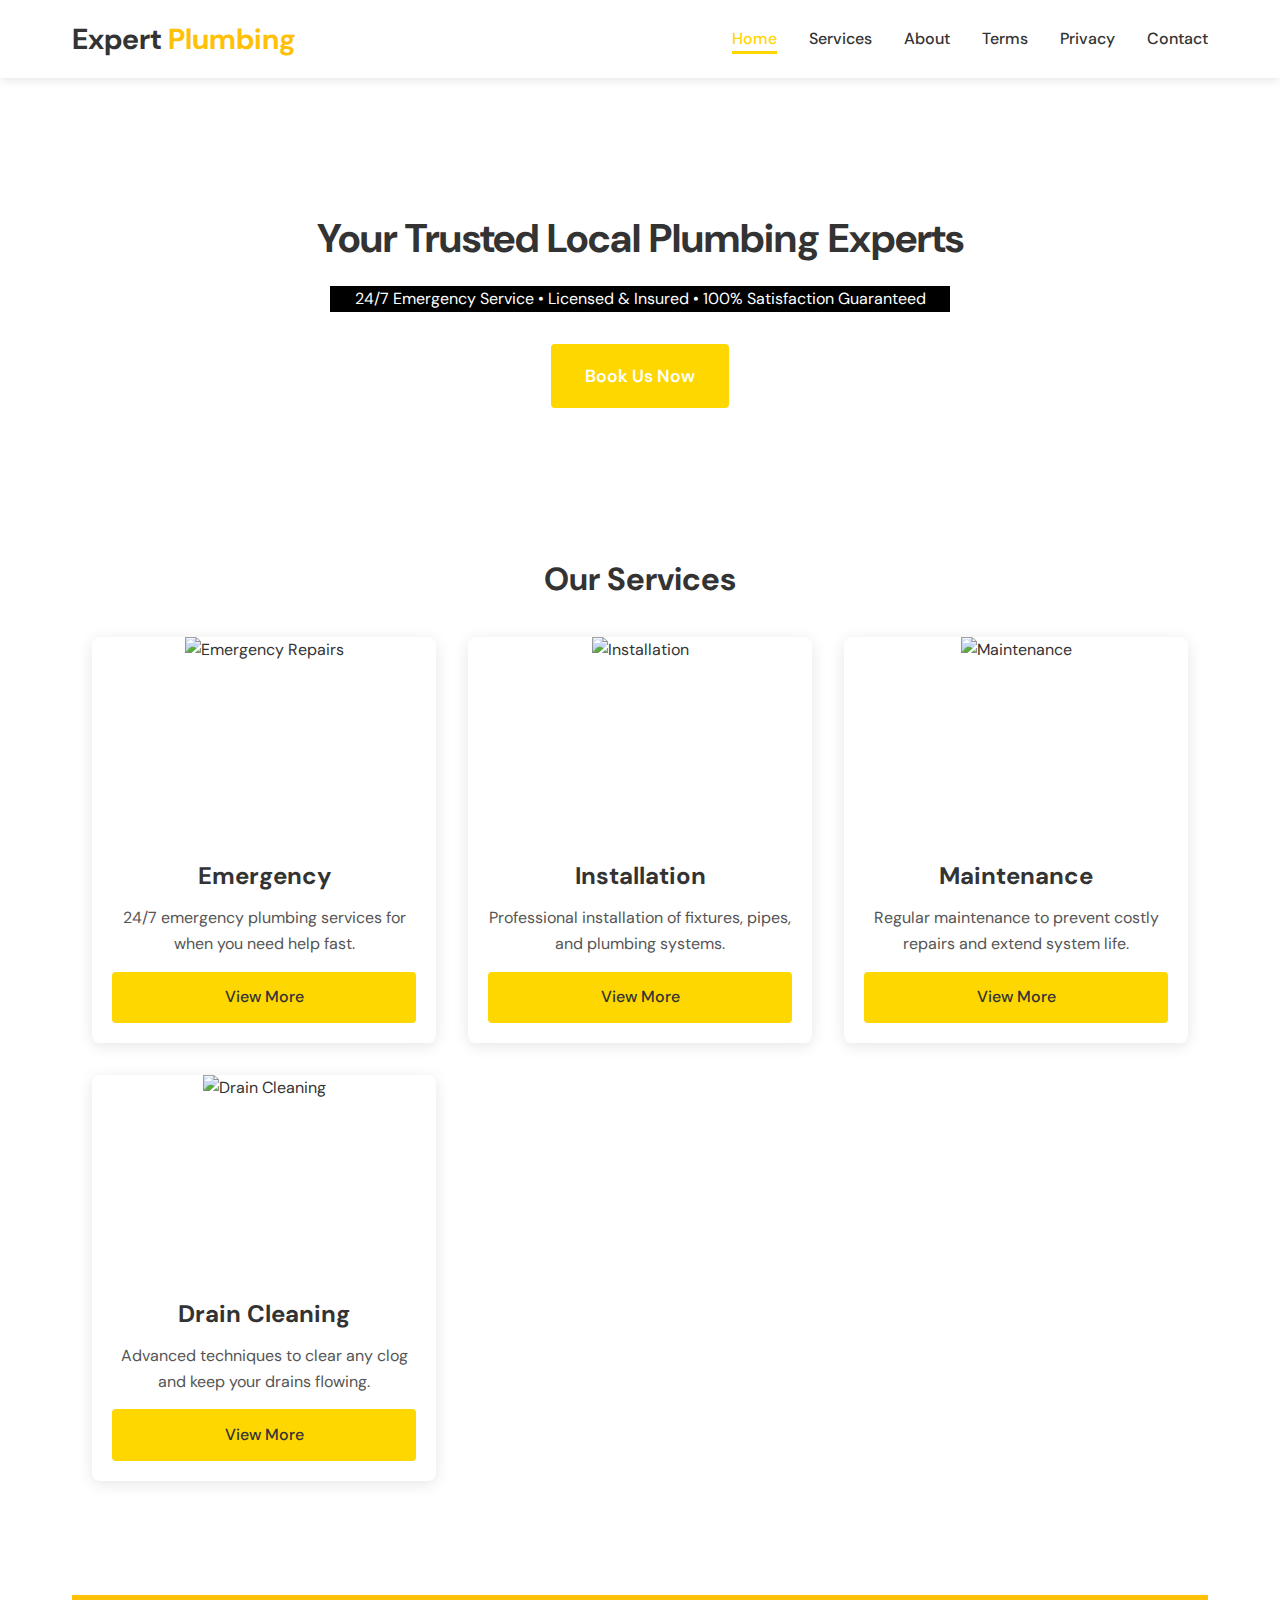
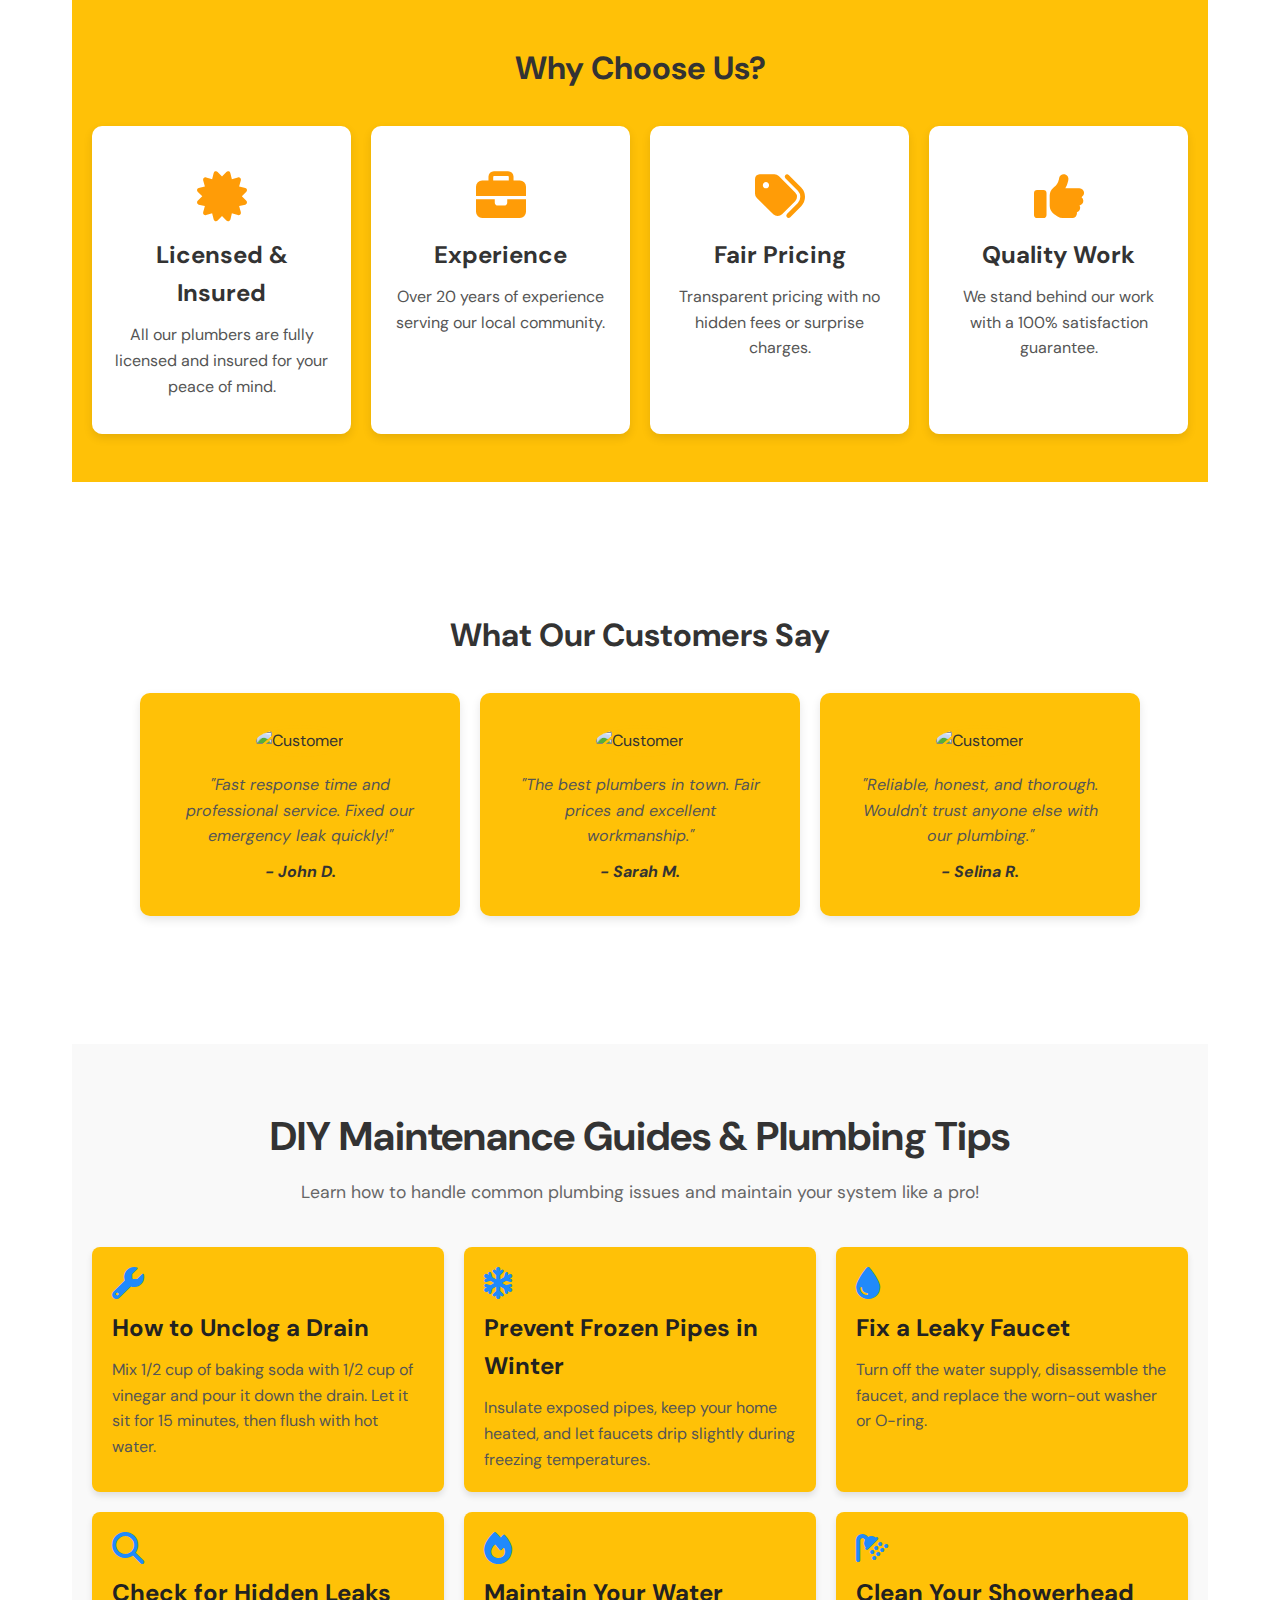
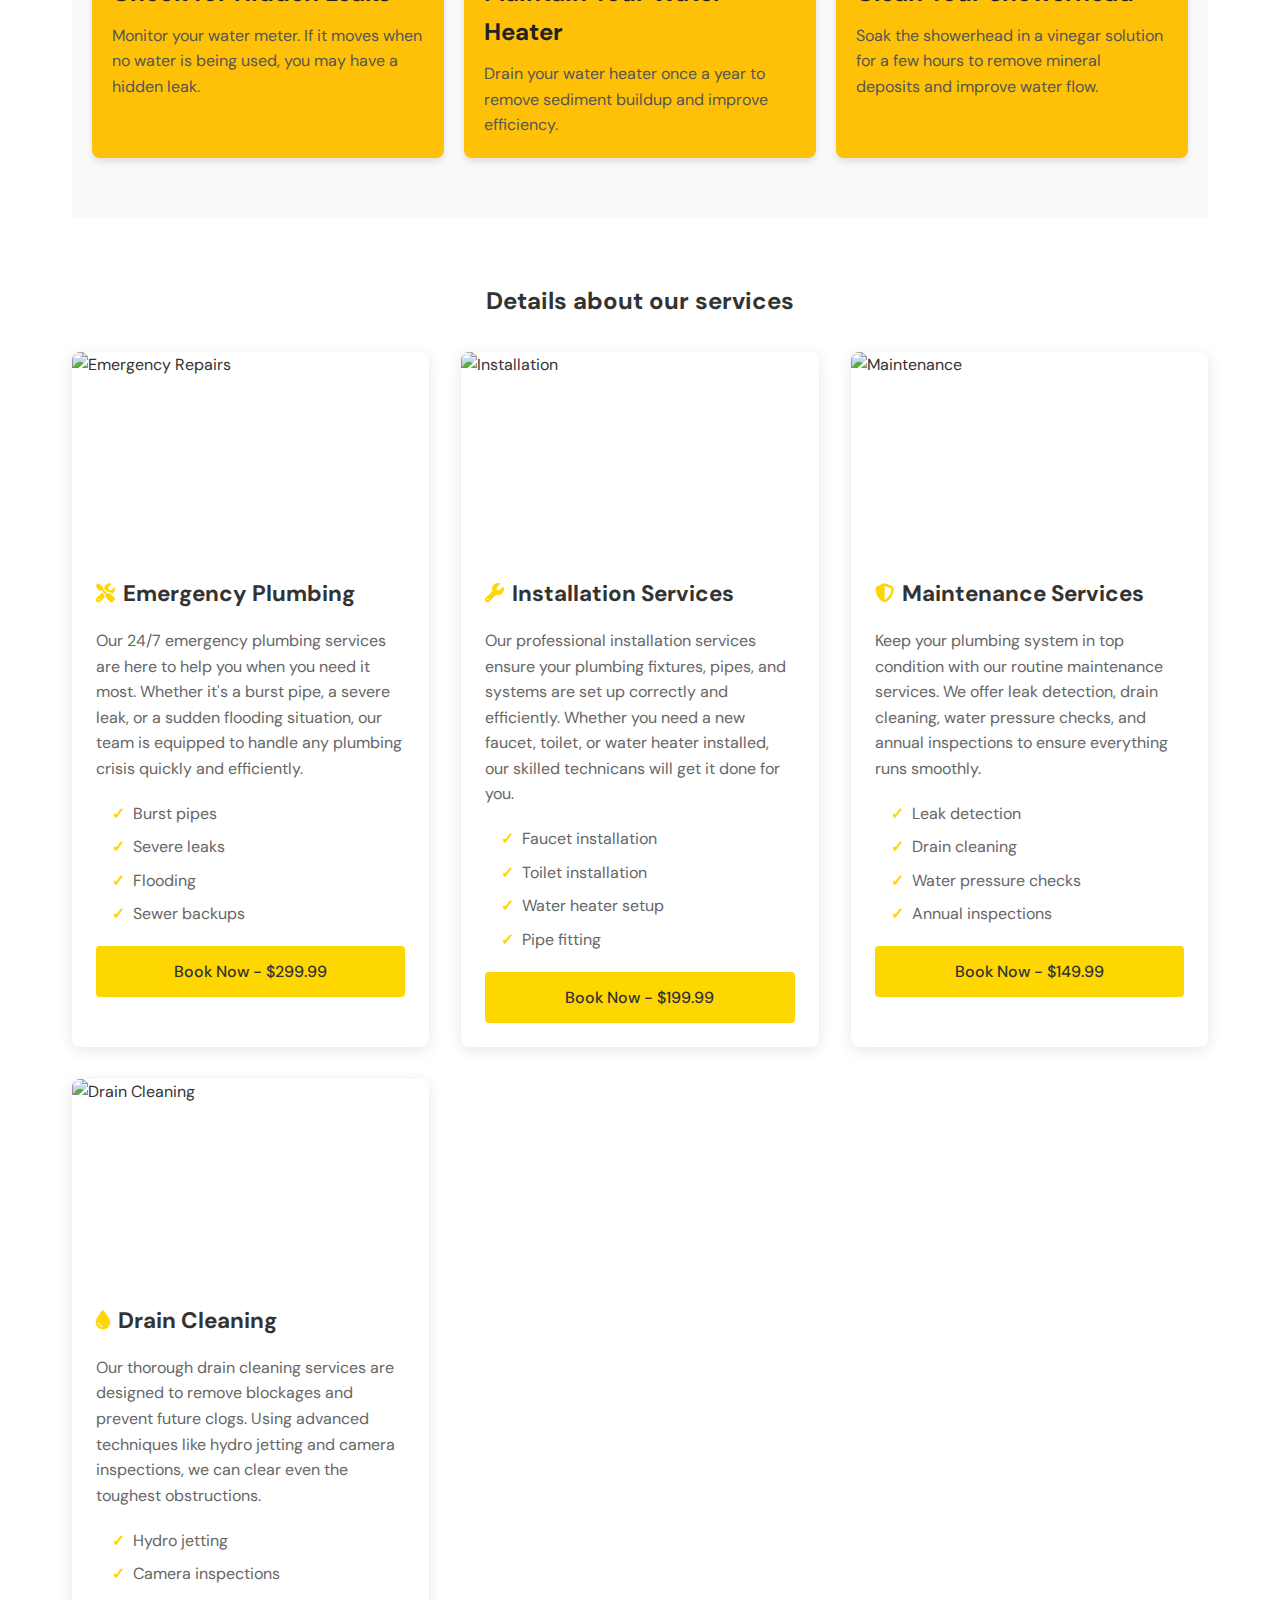
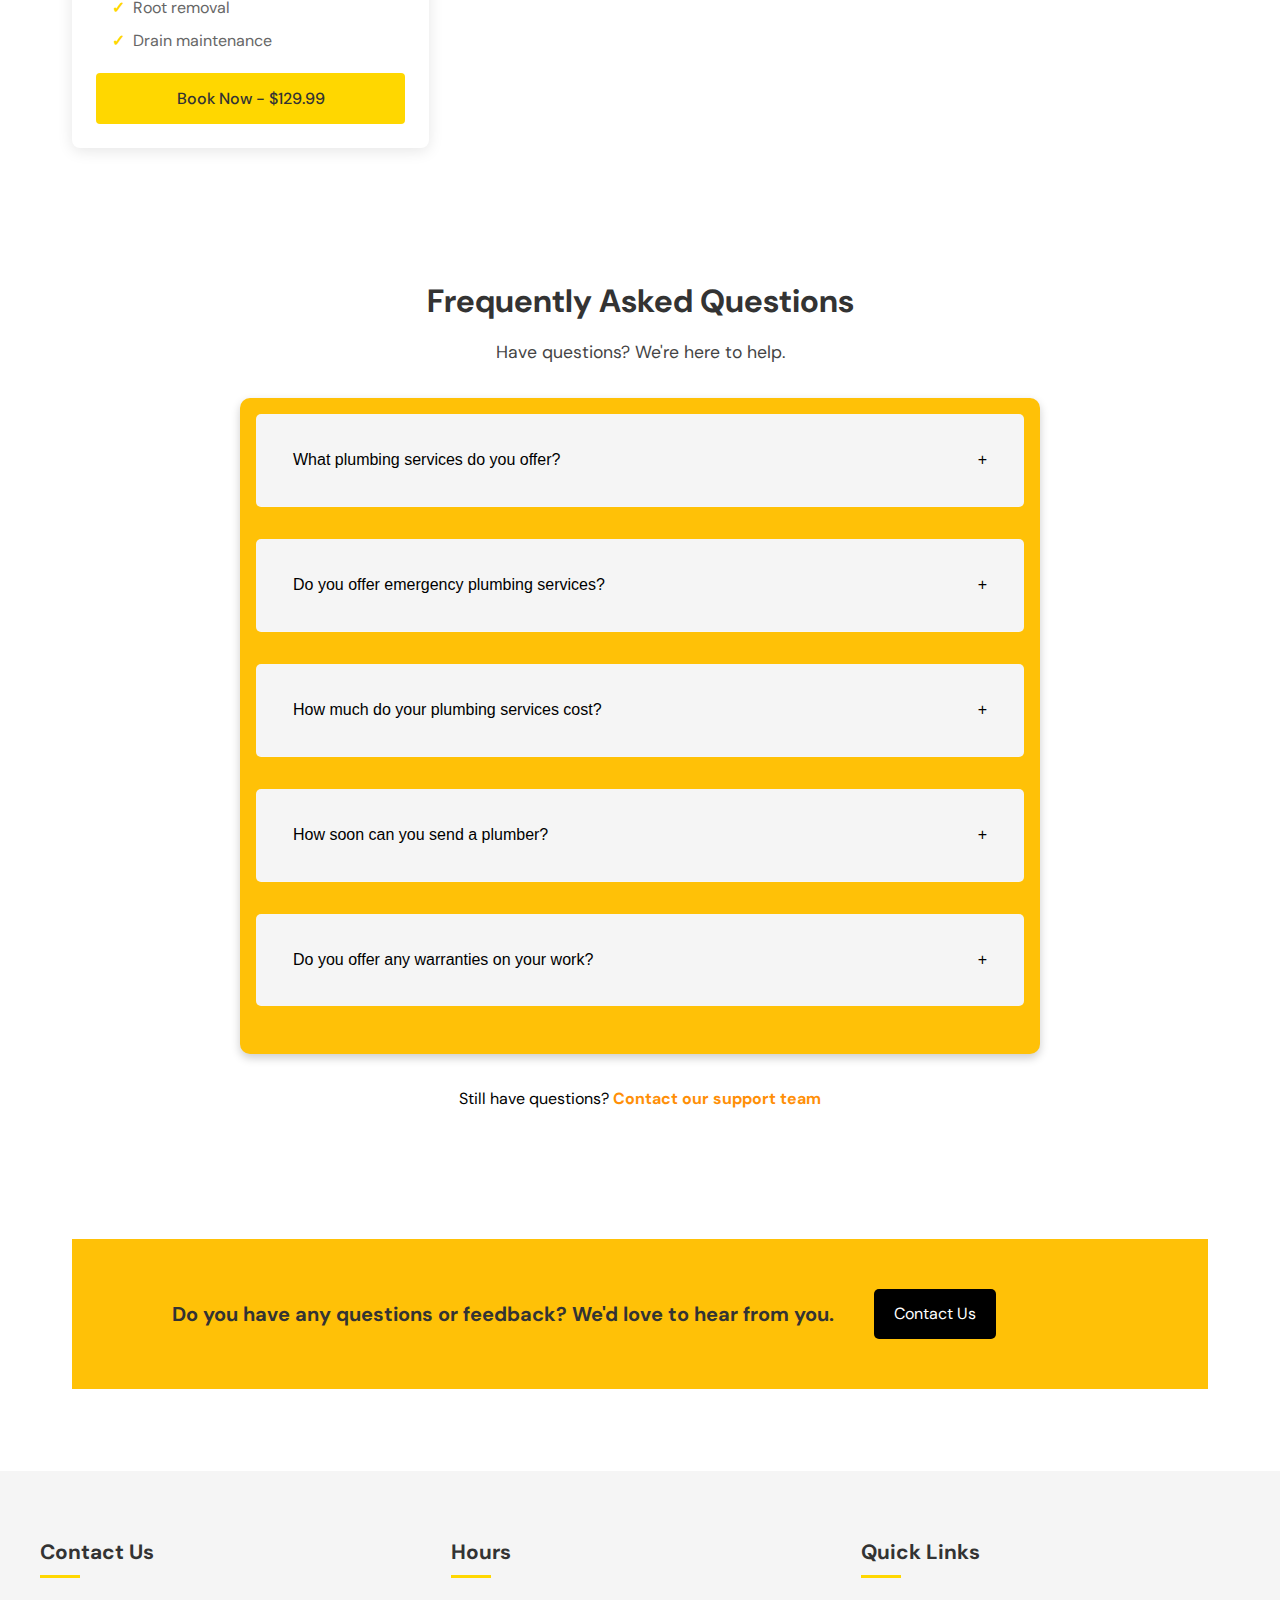
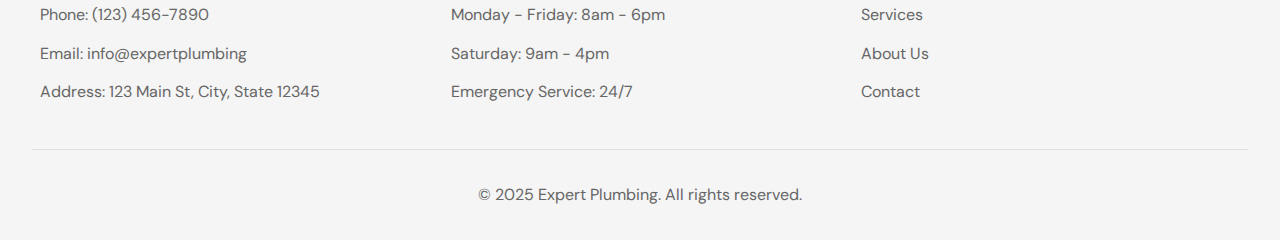
==== index.html @ ed4f21a9 "first commit" ====
<!DOCTYPE html>
<html lang="en">

<head>
    <meta charset="UTF-8">
    <meta name="viewport" content="width=device-width, initial-scale=1.0">
    <title>Expert Plumbing | Your Trusted Local Plumber</title>
    <link rel="stylesheet" href="https://cdnjs.cloudflare.com/ajax/libs/font-awesome/6.4.2/css/all.min.css">
    <link href="https://fonts.googleapis.com/css2?family=DM+Sans:wght@300;400;500;700&display=swap" rel="stylesheet">

    <link rel="stylesheet" href="style.css">
    <style>
         /* Services styles */
         .services-grid {
            display: grid;
            grid-template-columns: repeat(auto-fill, minmax(280px, 1fr));
            gap: 2rem;
            margin-top: 2rem;
        }
        
        .service-card {
            background-color: var(--white);
            border-radius: 8px;
            overflow: hidden;
            box-shadow: 0 3px 15px rgba(0, 0, 0, 0.1);
            transition: transform 0.3s, box-shadow 0.3s;
        }
        
        .service-card:hover {
            transform: translateY(-5px);
            box-shadow: 0 5px 20px rgba(0, 0, 0, 0.15);
        }
        
        .service-image {
            height: 200px;
            overflow: hidden;
        }
        
        .service-image img {
            width: 100%;
            height: 100%;
            object-fit: cover;
            transition: transform 0.5s;
        }
        
        .service-card:hover .service-image img {
            transform: scale(1.05);
        }
        
        .service-content {
            padding: 1.5rem;
        }
        
        .service-content h3 {
            font-size: 1.4rem;
            margin-bottom: 1rem;
            color: var(--text);
            display: flex;
            align-items: center;
        }
        
        .service-content h3 i {
            color: var(--primary-yellow);
            margin-right: 0.5rem;
            font-size: 1.2rem;
        }
        
        .service-content p {
            color: var(--text-light);
            margin-bottom: 1.2rem;
        }
        
        .service-features {
            margin: 1.2rem 0;
            padding-left: 1rem;
        }
        
        .service-features li {
            margin-bottom: 0.5rem;
            list-style: none;
            color: var(--text-light);
        }
        
        .service-features li::before {
            content: "✓";
            color: var(--primary-yellow);
            font-weight: bold;
            margin-right: 0.5rem;
        }
        
        .book-btn {
            display: inline-block;
            padding: 0.8rem 1.5rem;
            background-color: var(--primary-yellow);
            color: var(--text);
            font-weight: 500;
            text-decoration: none;
            border-radius: 4px;
            transition: background-color 0.3s, transform 0.3s;
            text-align: center;
            width: 100%;
        }
        
        .book-btn:hover {
            background-color: var(--primary-dark);
            transform: translateY(-2px);
        }
        
        /* CTA section */
        .cta-section {
            background-color: #FFECB3;
            text-align: center;
            padding: 4rem 0;
            margin-top: 3rem;
            position: relative;
            overflow: hidden;
        }
        
        .cta-section:before {
            content: '';
            position: absolute;
            top: 0;
            left: 0;
            right: 0;
            height: 5px;
            background-color: var(--primary-yellow);
        }
        
        .cta-section h2 {
            margin-bottom: 1rem;
        }
        
        .cta-section p {
            font-size: 1.2rem;
            margin-bottom: 2rem;
            color: var(--text);
        }
        
        .cta-button {
            display: inline-block;
            padding: 1rem 2rem;
            background-color: var(--primary-yellow);
            color: white;
            font-weight: 600;
            font-size: 1.1rem;
            text-decoration: none;
            border-radius: 4px;
            transition: background-color 0.3s, transform 0.3s;
            border: 2px solid var(--primary-yellow);
        }
        
        .cta-button:hover {
            background-color: var(--yellow-dark);
            transform: translateY(-3px);
            box-shadow: 0 5px 15px rgba(0, 0, 0, 0.1);
        }
    </style>
</head>

<body>
    <header class="main-header">
        <nav class="nav-container">
            <div class="logo">
                <a href="index.html" style="text-decoration: none;"> <!-- Add this line -->
                    <h1>Expert <span>Plumbing</span></h1>
                </a>
            </div>
            <button class="mobile-menu-btn" aria-label="Toggle Menu">
                <span></span>
                <span></span>
                <span></span>
            </button>
            <ul class="nav-links">
                <li><a href="index.html" class="active">Home</a></li>
                <li><a href="services.html">Services</a></li>
                <li><a href="about.html">About</a></li>
                <li><a href="terms.html">Terms</a></li>
                <li><a href="privacy.html">Privacy</a></li>
                <li><a href="contact.html">Contact</a></li>
            </ul>
        </nav>
    </header>

    <div class="hero">
        <div class="hero-content">
            <h1>Your Trusted Local Plumbing Experts</h1>
            <p>24/7 Emergency Service • Licensed & Insured • 100% Satisfaction Guaranteed</p>
            <a href="contact.html" class="cta-button">Book Us Now</a>
        </div>
    </div>

    <main>
        <section class="services-overview">
            <h2>Our Services</h2>
            <div class="services-grid">
                <div class="service-card">
                    <div class="service-image">
                        <img src="https://img.freepik.com/free-photo/man-fixing-kitchen-sink_53876-13430.jpg?t=st=1740489573~exp=1740493173~hmac=863546961255804bacee35ead456db479b7c02d5cf75cee0598176b39258caa3&w=1380"
                            alt="Emergency Repairs">
                    </div>
                    <div class="service-info">
                        <h3>Emergency</h3>
                        <p>24/7 emergency plumbing services for when you need help fast.</p>
                        <a href="services.html" class="book-btn">View More</a>
                    </div>
                </div>
                <div class="service-card">
                    <div class="service-image">
                        <img src="https://img.freepik.com/free-photo/plumber-assembling-pipe_1098-17772.jpg?t=st=1740489751~exp=1740493351~hmac=a723dfea5208fd685282836722909ebf7a00a792f7462fc82e8d72eb8d93d885&w=1480"
                            alt="Installation">
                    </div>
                    <div class="service-info">
                        <h3>Installation</h3>
                        <p>Professional installation of fixtures, pipes, and plumbing systems.</p>
                        <a href="services.html" class="book-btn">View More</a>
                    </div>
                </div>
                <div class="service-card">
                    <div class="service-image">
                        <img src="https://img.freepik.com/free-photo/water-tap-prevention-concentrated-man-leaning-water-faucet-touching-spout-pipe_259150-58276.jpg?t=st=1740489807~exp=1740493407~hmac=d5a366dc47d601a8a18b9c172fd2b65713d1853e0e5c50ebb76618811dc1dc70&w=1480"
                            alt="Maintenance">
                    </div>
                    <div class="service-info">
                        <h3>Maintenance</h3>
                        <p>Regular maintenance to prevent costly repairs and extend system life.</p>
                        <a href="services.html" class="book-btn">View More</a>
                    </div>
                </div>
                <div class="service-card">
                    <div class="service-image">
                        <img src="https://5.imimg.com/data5/SELLER/Default/2025/6/427363317/DX/CK/AR/120859410/drain-cleaning-services.jpg"
                            alt="Drain Cleaning">
                    </div>
                    <div class="service-info">
                        <h3>Drain Cleaning</h3>
                        <p>Advanced techniques to clear any clog and keep your drains flowing.</p>
                        <a href="services.html" class="book-btn">View More</a>
                    </div>
                </div>
            </div>
        </section>


        <section class="why-choose-us">
            <h2>Why Choose Us?</h2>
            <div class="features-grid">
                <div class="feature-card">
                    <div class="feature-icon">
                        <i class="fa-solid fa-certificate"></i>
                    </div>
                    <div class="feature-info">
                        <h3>Licensed & Insured</h3>
                        <p>All our plumbers are fully licensed and insured for your peace of mind.</p>
                    </div>
                </div>
                <div class="feature-card">
                    <div class="feature-icon">
                        <i class="fa-solid fa-briefcase"></i>
                    </div>
                    <div class="feature-info">
                        <h3>Experience</h3>
                        <p>Over 20 years of experience serving our local community.</p>
                    </div>
                </div>
                <div class="feature-card">
                    <div class="feature-icon">
                        <i class="fa-solid fa-tags"></i>
                    </div>
                    <div class="feature-info">
                        <h3>Fair Pricing</h3>
                        <p>Transparent pricing with no hidden fees or surprise charges.</p>
                    </div>
                </div>
                <div class="feature-card">
                    <div class="feature-icon">
                        <i class="fa-solid fa-thumbs-up"></i>
                    </div>
                    <div class="feature-info">
                        <h3>Quality Work</h3>
                        <p>We stand behind our work with a 100% satisfaction guarantee.</p>
                    </div>
                </div>
            </div>
        </section>




        <section class="testimonials">
            <h2>What Our Customers Say</h2>
            <div class="testimonials-grid">
                <div class="testimonial-card">
                    <div class="testimonial-img">
                        <img src="http://www.marketingtool.online/en/face-generator/img/faces/avatar-118a879f926fec15daf00114cc1543f7.jpg"
                            alt="Customer">
                    </div>
                    <div class="testimonial-content">
                        <p>"Fast response time and professional service. Fixed our emergency leak quickly!"</p>
                        <cite>- John D.</cite>
                    </div>
                </div>
                <div class="testimonial-card">
                    <div class="testimonial-img">
                        <img src="http://www.marketingtool.online/en/face-generator/img/faces/avatar-113f8616c3c47d620238a73d5dce41e8.jpg"
                            alt="Customer">
                    </div>
                    <div class="testimonial-content">
                        <p>"The best plumbers in town. Fair prices and excellent workmanship."</p>
                        <cite>- Sarah M.</cite>
                    </div>
                </div>
                <div class="testimonial-card">
                    <div class="testimonial-img">
                        <img src="http://www.marketingtool.online/en/face-generator/img/faces/tjg5unsfvj4a1.jpg"
                            alt="Customer">
                    </div>
                    <div class="testimonial-content">
                        <p>"Reliable, honest, and thorough. Wouldn't trust anyone else with our plumbing."</p>
                        <cite>- Selina R.</cite>
                    </div>
                </div>
            </div>
        </section>

        <section class="diy-tips-section">
            <div class="container">
                <h2>DIY Maintenance Guides & Plumbing Tips</h2>
                <p class="subtitle">Learn how to handle common plumbing issues and maintain your system like a pro!</p>

                <div class="tips-grid">
                    <!-- Tip 1 -->
                    <div class="tip-card">
                        <i class="fas fa-wrench icon"></i>
                        <h3>How to Unclog a Drain</h3>
                        <p>Mix 1/2 cup of baking soda with 1/2 cup of vinegar and pour it down the drain. Let it sit for
                            15 minutes, then flush with hot water.</p>
                    </div>

                    <!-- Tip 2 -->
                    <div class="tip-card">
                        <i class="fas fa-snowflake icon"></i>
                        <h3>Prevent Frozen Pipes in Winter</h3>
                        <p>Insulate exposed pipes, keep your home heated, and let faucets drip slightly during freezing
                            temperatures.</p>
                    </div>

                    <!-- Tip 3 -->
                    <div class="tip-card">
                        <i class="fas fa-tint icon"></i>
                        <h3>Fix a Leaky Faucet</h3>
                        <p>Turn off the water supply, disassemble the faucet, and replace the worn-out washer or O-ring.
                        </p>
                    </div>

                    <!-- Tip 4 -->
                    <div class="tip-card">
                        <i class="fas fa-search icon"></i>
                        <h3>Check for Hidden Leaks</h3>
                        <p>Monitor your water meter. If it moves when no water is being used, you may have a hidden
                            leak.</p>
                    </div>

                    <!-- Tip 5 -->
                    <div class="tip-card">
                        <i class="fas fa-fire icon"></i>
                        <h3>Maintain Your Water Heater</h3>
                        <p>Drain your water heater once a year to remove sediment buildup and improve efficiency.</p>
                    </div>

                    <!-- Tip 6 -->
                    <div class="tip-card">
                        <i class="fas fa-shower icon"></i>
                        <h3>Clean Your Showerhead</h3>
                        <p>Soak the showerhead in a vinegar solution for a few hours to remove mineral deposits and
                            improve water flow.</p>
                    </div>
                </div>
            </div>
        </section>

        <section>
            <div class="container">
                <h2>Details about our services</h2>
                <div class="services-grid">
                    <div class="service-card">
                        <div class="service-image">
                            <img src="https://img.freepik.com/free-photo/man-fixing-kitchen-sink_53876-13430.jpg?t=st=1740489573~exp=1740493173~hmac=863546961255804bacee35ead456db479b7c02d5cf75cee0598176b39258caa3&w=1380"
                            alt="Emergency Repairs">
                        </div>
                        <div class="service-content">
                            <h3><i class="fas fa-tools"></i> Emergency Plumbing</h3>
                            <p>
                                Our 24/7 emergency plumbing services are here to help you when you need it most. 
                                Whether it's a burst pipe, a severe leak, or a sudden flooding situation, our team 
                                is equipped to handle any plumbing crisis quickly and efficiently.
                            </p>
                            <ul class="service-features">
                                <li>Burst pipes</li>
                                <li>Severe leaks</li>
                                <li>Flooding</li>
                                <li>Sewer backups</li>
                            </ul>
                            <a href="checkout.html" class="book-btn">Book Now - $299.99</a>
                        </div>
                    </div>
            
                    <div class="service-card">
                        <div class="service-image">
                            <img src="https://img.freepik.com/free-photo/plumber-assembling-pipe_1098-17772.jpg?t=st=1740489751~exp=1740493351~hmac=a723dfea5208fd685282836722909ebf7a00a792f7462fc82e8d72eb8d93d885&w=1480"
                            alt="Installation">
                        </div>
                        <div class="service-content">
                            <h3><i class="fas fa-wrench"></i> Installation Services</h3>
                            <p>
                                Our professional installation services ensure your plumbing fixtures, pipes, and systems are set up correctly and efficiently. 
                                Whether you need a new faucet, toilet, or water heater installed, our skilled technicans will get it done for you.
                            </p>
                            <ul class="service-features">
                                <li>Faucet installation</li>
                                <li>Toilet installation</li>
                                <li>Water heater setup</li>
                                <li>Pipe fitting</li>
                            </ul>
                            <a href="checkout.html" class="book-btn">Book Now - $199.99</a>
                        </div>
                    </div>
            
                    <div class="service-card">
                        <div class="service-image">
                            <img src="https://img.freepik.com/free-photo/water-tap-prevention-concentrated-man-leaning-water-faucet-touching-spout-pipe_259150-58276.jpg?t=st=1740489807~exp=1740493407~hmac=d5a366dc47d601a8a18b9c172fd2b65713d1853e0e5c50ebb76618811dc1dc70&w=1480"
                            alt="Maintenance">
                        </div>
                        <div class="service-content">
                            <h3><i class="fas fa-shield-alt"></i> Maintenance Services</h3>
                            <p>
                                Keep your plumbing system in top condition with our routine maintenance services. We offer leak detection, drain cleaning, 
                                water pressure checks, and annual inspections to ensure everything runs smoothly.
                            </p>
                            <ul class="service-features">
                                <li>Leak detection</li>
                                <li>Drain cleaning</li>
                                <li>Water pressure checks</li>
                                <li>Annual inspections</li>
                            </ul>
                            <a href="checkout.html" class="book-btn">Book Now - $149.99</a>
                        </div>
                    </div>
            
                    <div class="service-card">
                        <div class="service-image">
                            <img src="https://5.imimg.com/data5/SELLER/Default/2025/6/427363317/DX/CK/AR/120859410/drain-cleaning-services.jpg"
                            alt="Drain Cleaning">
                        </div>
                        <div class="service-content">
                            <h3><i class="fas fa-tint"></i> Drain Cleaning</h3>
                            <p>
                                Our thorough drain cleaning services are designed to remove blockages and prevent future clogs. Using advanced techniques 
                                like hydro jetting and camera inspections, we can clear even the toughest obstructions.
                            </p>
                            <ul class="service-features">
                                <li>Hydro jetting</li>
                                <li>Camera inspections</li>
                                <li>Root removal</li>
                                <li>Drain maintenance</li>
                            </ul>
                            <a href="checkout.html" class="book-btn">Book Now - $129.99</a>
                        </div>
                    </div>
                </div>
            </div>
        </section>

        <section class="faq">
            <h2>Frequently Asked Questions</h2>
            <p class="faq-subtext">Have questions? We're here to help.</p>
            <div class="faq-container">
                <div class="faq-item">
                    <button class="faq-question">What plumbing services do you offer?
                        <span class="faq-icon">+</span>
                    </button>
                    <div class="faq-answer">
                        <p>We provide a range of services, including leak repairs, pipe installations, drain cleaning,
                            water heater services, and emergency plumbing solutions.</p>
                    </div>
                </div>
                <div class="faq-item">
                    <button class="faq-question">Do you offer emergency plumbing services?
                        <span class="faq-icon">+</span>
                    </button>
                    <div class="faq-answer">
                        <p>Yes! We offer 24/7 emergency plumbing services for urgent issues like burst pipes, severe
                            leaks, and clogged drains.</p>
                    </div>
                </div>
                <div class="faq-item">
                    <button class="faq-question">How much do your plumbing services cost?
                        <span class="faq-icon">+</span>
                    </button>
                    <div class="faq-answer">
                        <p>Pricing varies based on the type of service needed. Contact us for a free estimate or to
                            schedule an inspection.</p>
                    </div>
                </div>
                <div class="faq-item">
                    <button class="faq-question">How soon can you send a plumber?
                        <span class="faq-icon">+</span>
                    </button>
                    <div class="faq-answer">
                        <p>For emergency services, we can dispatch a plumber immediately. For regular services,
                            appointments are usually available within 24-48 hours.</p>
                    </div>
                </div>
                <div class="faq-item">
                    <button class="faq-question">Do you offer any warranties on your work?
                        <span class="faq-icon">+</span>
                    </button>
                    <div class="faq-answer">
                        <p>Yes, we offer warranties on our plumbing repairs and installations. Warranty terms depend on
                            the type of service provided.</p>
                    </div>
                </div>
            </div>
            <p class="faq-footer">Still have questions? <a href="#">Contact our support team</a></p>
        </section>

        <div class="contact-section-home">
            <div class="contact-inner-container">
                <div class="contact-text">Do you have any questions or feedback? We'd love to hear from you.</div>
                <a href="contact.html" class="contact-btn">Contact Us</a>
            </div>

        </div>

    </main>

    <footer>
        <div class="footer-content">
            <div class="footer-section">
                <h3>Contact Us</h3>
                <p>Phone: (123) 456-7890</p>
                <p>Email: info@expertplumbing</p>
                <p>Address: 123 Main St, City, State 12345</p>
            </div>
            <div class="footer-section">
                <h3>Hours</h3>
                <p>Monday - Friday: 8am - 6pm</p>
                <p>Saturday: 9am - 4pm</p>
                <p>Emergency Service: 24/7</p>
            </div>
            <div class="footer-section">
                <h3>Quick Links</h3>
                <ul>
                    <li><a href="services.html">Services</a></li>
                    <li><a href="about.html">About Us</a></li>
                    <li><a href="contact.html">Contact</a></li>
                </ul>
            </div>
        </div>
        <div class="footer-bottom">
            <p>&copy; 2025 Expert Plumbing. All rights reserved.</p>
        </div>
    </footer>
    <script>
        document.querySelectorAll(".faq-question").forEach(button => {
            button.addEventListener("click", () => {
                const faqItem = button.parentElement;
                faqItem.classList.toggle("active");

                // Close other open FAQs
                document.querySelectorAll(".faq-item").forEach(item => {
                    if (item !== faqItem) {
                        item.classList.remove("active");
                    }
                });
            });
        });

    </script>
    <script src="main.js"></script>
</body>

</html>
---- style.css ----
:root {
    --primary-yellow: #FFD700;
    --secondary-yellow: #FFC107;
    --dark-yellow: #FFA000;
    --text-dark: #333333;
    --text-light: #666666;
    --white: #FFFFFF;
    --gray-light: #F5F5F5;
    --gray-medium: #E0E0E0;
}

* {
    margin: 0;
    padding: 0;
    box-sizing: border-box;
}

body {
    font-family: 'DM Sans', sans-serif;
    background-color: var(--white);
    line-height: 1.6;
    color: var(--text-dark);
}
/* Header Styles */
.main-header {
    background-color: var(--white);
    box-shadow: 0 2px 10px rgba(0, 0, 0, 0.1);
    width: 100%;
    z-index: 1000;
}

.nav-container {
    display: flex;
    justify-content: space-between;
    align-items: center;
    padding: 1rem 2rem;
    max-width: 1200px;
    margin: 0 auto;
}

.logo h1 {
    color: var(--text-dark);
    font-size: 1.8rem;
    font-weight: 700;
}

.logo span {
    color: var(--secondary-yellow);
}

.nav-links {
    display: flex;
    list-style: none;
}

.nav-links li {
    margin-left: 2rem;
}

.nav-links a {
    text-decoration: none;
    color: var(--text-dark);
    font-weight: 500;
    transition: all 0.3s ease;
    position: relative;
    padding-bottom: 5px;
}

.nav-links a:hover, .nav-links a.active {
    color: var(--primary-yellow);
}

.nav-links a.active::after, .nav-links a:hover::after {
    content: '';
    position: absolute;
    width: 100%;
    height: 3px;
    background-color: var(--primary-yellow);
    bottom: 0;
    left: 0;
}

.mobile-menu-btn {
    display: none;
    background: transparent;
    border: none;
    cursor: pointer;
}

.mobile-menu-btn span {
    display: block;
    width: 25px;
    height: 3px;
    background-color: var(--text-dark);
    margin: 5px 0;
    transition: all 0.3s ease;
}

/* Hero Section */
.hero {
    background-image: url('https://img.freepik.com/free-vector/plumbers-repair-broken-plumbing-sink-toilet-bowl-heating-pipes-handymen-service-call-masters-male-characters-with-wrench-plunger-tools-fixing-home-appliances-cartoon-vector-illustration_107791-9719.jpg?t=st=1740488911~exp=1740492511~hmac=6c0095acf4707d1a557c664473e22cc16456d6aaf31051af267a8967222062af&w=1380');
    padding: 8rem 2rem 4rem;
    text-align: center;
}

.hero-content {
    max-width: 800px;
    margin: 0 auto;
    color: var(--white);
    
}

.hero h1 {
    font-size: 2.5rem;
    margin-bottom: 1rem;
    color: var(--text-dark);
    background-color:rgb(255, 255, 255);
}

.hero p {
    background-color: black;
    margin-left: 90px;
    margin-right: 90px;
}

.cta-button {
    display: inline-block;
    background-color: var(--dark-yellow);
    color: var(--white);
    padding: 1rem 2rem;
    border-radius: 5px;
    text-decoration: none;
    font-weight: bold;
    margin-top: 2rem;
    transition: background-color 0.3s;
    
}

.cta-button:hover {
    background-color: var(--secondary-yellow);
}

/* Main Content Sections */
main {
    max-width: 1200px;
    margin: 0 auto;
    padding: 2rem;
}

section {
    margin-bottom: 4rem;
}

h2 {
    text-align: center;
    margin-bottom: 2rem;
    color: var(--text-dark);
}

/* Services Section */
.services-overview {
    text-align: center;
    padding: 50px 20px;
    background-color: white;
}

.services-overview h2 {
    font-size: 2rem;
    color: #333;
    margin-bottom: 30px;
}

/* Grid Layout */
.services-grid {
    display: grid;
    grid-template-columns: repeat(4, 1fr); 
    gap: 15px;
    max-width: 1300px;
    margin: auto;
}

/* Service Card */
.service-card {
    background-color: #FFC107;
    border-radius: 10px;
    overflow: hidden;
    box-shadow: 0px 4px 10px rgba(0, 0, 0, 0.1);
    transition: transform 0.3s ease-in-out;
}

.service-card:hover {
    transform: translateY(-5px);
}

/* Image Section */
.service-image {
    width: 100%;
    height: 250px;
    overflow: hidden;
}

.service-image img {
    width: 100%;
    height: 100%;
    object-fit: cover;
}

/* Info Section */
.service-info {
    padding: 20px;
    text-align: center;
}

.service-info h3 {
    font-size: 1.5rem;
    color: #333;
    margin-bottom: 10px;
}

.service-info p {
    font-size: 1rem;
    color: #555;
    margin-bottom: 15px;
}

/* Service details section */

/* Book Now Button */
.book-btn {
    display: inline-block;
    padding: 10px 20px;
    background-color: #333;
    color: white;
    text-decoration: none;
    font-size: 1rem;
    border-radius: 5px;
    transition: 0.3s;
}

.book-btn:hover {
    background-color: #222;
}

/* Mobile Responsive */
@media (max-width: 768px) {
    .services-grid {
        grid-template-columns: 1fr;
    }
}

.detailed-services {
    padding: 40px;
    background-color: #f9f9f9;
}

.detailed-services h2 {
    text-align: center;
    font-size: 2rem;
    margin-bottom: 20px;
}

.detailed-services-list {
    display: flex;
    flex-direction: column;
    gap: 30px;
    align-items: center;
}

.detailed-service-item {
    display: flex;
    flex-direction: column;
    align-items: center;
    background-color: white;
    border-radius: 12px;
    box-shadow: 0 4px 8px rgba(0, 0, 0, 0.1);
    padding: 20px;
    width: 100%;
    max-width: 700px;
    text-align: center;
    transition: transform 0.3s ease-in-out;
}

.detailed-service-item:hover {
    transform: translateY(-5px);
}

.detailed-service-image img {
    width: 100%;
    height: 200px;
    object-fit: cover;
    border-radius: 8px;
}

.detailed-service-content h3 {
    margin: 10px 0;
    font-size: 1.5rem;
    display: flex;
    align-items: center;
    justify-content: center;
    gap: 10px;
}

.detailed-service-content ul {
    list-style: none;
    padding: 0;
    text-align: center;
}

.detailed-service-content li {
    margin: 5px 0;
}

.detailed-book-btn {
    background-color: #ff9800;
    color: white;
    padding: 10px 15px;
    border: none;
    border-radius: 5px;
    cursor: pointer;
    font-size: 1rem;
    margin-top: 10px;
    display: inline-block;
    text-decoration: none;
    transition: background 0.3s ease-in-out;
}

.detailed-book-btn:hover {
    background-color: #e68900;
}


/* Why Choose Us Section */
.why-choose-us {
    background-color: #FFC107;
    padding: 3rem 0;
    text-align: center;
}

.why-choose-us h2 {
    color: #333;
    font-size: 2rem;
    margin-bottom: 2rem;
}

/* Features Grid */
.features-grid {
    display: grid;
    grid-template-columns: repeat(4, 1fr);
    gap: 20px;
    max-width: 1100px;
    margin-left: 20px;
    margin-right: 20px;
}

/* Feature Card */
.feature-card {
    background-color: white;
    border-radius: 10px;
    overflow: hidden;
    box-shadow: 0px 4px 10px rgba(0, 0, 0, 0.1);
    transition: transform 0.3s ease-in-out;
    display: flex;
    flex-direction: column;
    align-items: center;
    text-align: center;
    padding: 20px;
}

/* Icon Styling */
.feature-icon i {
    font-size: 50px;
    color:rgb(255, 156, 7);
    margin-bottom: 15px;
    margin-top: 25px;
}

/* Feature Info */
.feature-info h3 {
    font-size: 1.5rem;
    color: #333;
    margin-bottom: 10px;
}

.feature-info p {
    font-size: 1rem;
    color: #555;
    margin-bottom: 15px;
}

/* Responsive Adjustments */
@media (max-width: 1024px) {
    .features-grid {
        grid-template-columns: repeat(2, 1fr); /* 2 cards per row on medium screens */
    }
}

@media (max-width: 600px) {
    .features-grid {
        grid-template-columns: 1fr; /* 1 card per row on small screens */
    }
}


/* Testimonials */
/* Testimonials Section */
.testimonials {
    padding: 4rem 0;
    text-align: center;
}

.testimonials h2 {
    color: #333;
    font-size: 2rem;
    margin-bottom: 2rem;
}

/* Testimonials Grid */
.testimonials-grid {
    display: grid;
    grid-template-columns: repeat(auto-fit, minmax(300px, 1fr));
    gap: 20px;
    max-width: 1000px;
    margin: auto;
}

/* Testimonial Card */
.testimonial-card {
    background-color: #FFC107;
    padding: 2rem;
    border-radius: 10px;
    box-shadow: 0px 4px 10px rgba(0, 0, 0, 0.1);
    text-align: center;
    transition: transform 0.3s ease-in-out;
    display: flex;
    flex-direction: column;
    align-items: center;
}

.testimonial-card:hover {
    transform: translateY(-5px);
}

/* Profile Image */
.testimonial-img img {
    width: 80px;
    height: 80px;
    border-radius: 50%;
    margin-bottom: 15px;
    border: 3px solid #FFC107;
}

/* Testimonial Content */
.testimonial-content p {
    font-size: 1rem;
    color: #555;
    margin-bottom: 10px;
    font-style: italic;
}

.testimonial-content cite {
    display: block;
    font-size: 1rem;
    color: #333;
    font-weight: bold;
}

/* Responsive Adjustments */
@media (max-width: 768px) {
    .testimonials-grid {
        grid-template-columns: 1fr; /* Single column layout for small screens */
    }
}

/*tips section*/
/* General Section Styling */
.diy-tips-section {
    padding: 60px 20px;
    background-color: #f9f9f9;
    text-align: center;
  }
  
  .diy-tips-section .container {
    max-width: 1200px;
    margin: 0 auto;
  }
  
  .diy-tips-section h2 {
    font-size: 2.5rem;
    color: #333;
    margin-bottom: 10px;
  }
  
  .diy-tips-section .subtitle {
    font-size: 1.1rem;
    color: #666;
    margin-bottom: 40px;
  }
  
  /* Tips Grid Layout */
  .tips-grid {
    display: grid;
    grid-template-columns: repeat(auto-fit, minmax(300px, 1fr));
    gap: 20px;
  }
  
  /* Tip Card Styling */
  .tip-card {
    background: var(--secondary-yellow);
    padding: 20px;
    border-radius: 8px;
    box-shadow: 0 4px 6px rgba(0, 0, 0, 0.1);
    text-align: left;
    transition: transform 0.3s ease, box-shadow 0.3s ease;
  }
  
  .tip-card:hover {
    transform: translateY(-5px);
    box-shadow: 0 6px 12px rgba(0, 0, 0, 0.15);
  }
  
  .tip-card h3 {
    font-size: 1.5rem;
    color: #222;
    margin-bottom: 10px;
  }
.tip-card .icon {
    font-size: 2rem;
    color:rgb(32, 138, 251); /* Blue color for icons */
    margin-bottom: 10px;
    display: block;
  }
  
  .tip-card p {
    font-size: 1rem;
    color: #555;
    line-height: 1.6;
  }

/* FAQ Section */
.faq {
    padding: 4rem 0;
    text-align: center;
}


.faq h2 {
    font-size: 2rem;
    font-weight: bold;
    color: #333;
    margin-bottom: 10px;
}

.faq-subtext {
    font-size: 1.1rem;
    color: #444;
    margin-bottom: 2rem;
}

/* FAQ Container */
.faq-container {
    max-width: 600px;
    margin: auto;
    background: var(--secondary-yellow);
    padding: 1rem;
    border-radius: 10px;
    box-shadow: 0px 4px 10px rgba(0, 0, 0, 0.2);
}

/* FAQ Items */
.faq-item {
    border-bottom: 1px solid rgba(255, 255, 255, 0.2);
}

.faq-item:last-child {
    border-bottom: none;
}

/* FAQ Question Buttons */
.faq-question {
    width: 100%;
    background: none;
    border: none;
    padding: 5px;
    font-size: 1rem;
    color: black;
    text-align: left;
    cursor: pointer;
    transition: 0.3s;
    display: flex;
    justify-content: space-between;
    align-items: center;
}

.faq-question:hover {
    color:rgb(255, 131, 7);
}

/* FAQ Answer (Hidden by Default) */
.faq-answer {
    max-height: 0;
    overflow: hidden;
    transition: max-height 0.3s ease-out;
    background: #F5F5F5;
    color: black;
    padding: 0 15px;
    font-size: 0.9rem;
    text-align: left;
}

.faq-answer p {
    margin: 15px 0;
}

/* Open FAQ Styling */
.faq-item.active .faq-answer {
    max-height: 100px; /* Adjust as needed */
    padding: 15px;
}

.faq-item.active .faq-icon {
    transform: rotate(45deg);
}

/* FAQ Footer */
.faq-footer {
    margin-top: 2rem;
    color: black;
}

.faq-footer a {
    color:rgb(255, 143, 7);
    text-decoration: none;
    font-weight: bold;
}

.faq-footer a:hover {
    text-decoration: underline;
}


/*contact section*/
/* contact us Section */
.contact-section-home {
    display: flex;
    background: var(--secondary-yellow);
    margin-bottom: 50px;
}
.contact-inner-container {
    display: flex;
    justify-content: space-between;
    align-items: center;
    padding-top: 50px;
    padding-bottom: 50px;
    border-radius: 10px;
    margin-left: 100px;
    margin-right: 100px;
    gap: 40px;
}
.contact-text {
    font-size: 20px;
    font-weight: bold;
    color: #333;
    text-align: end;
}
.contact-inner-container a {
    color: white;
}
.contact-btn {
    background: black;
    padding: 12px 20px;
    font-size: 16px;
    border: none;
    border-radius: 5px;
    cursor: pointer;
    text-decoration: none;
    transition: 0.3s;
}
.contact-btn:hover {
    background: #82081b;
}




/* About Page Styles */
.about-hero {
    background-color: var(--primary-yellow);
    padding: 4rem 2rem;
    text-align: center;
    margin-bottom: 4rem;
}

.about-hero-content h1 {
    font-size: 2.5rem;
    margin-bottom: 1rem;
}

.about-section {
    margin-bottom: 3rem;
}

.about-section h2 {
    color: var(--text-dark);
    margin-bottom: 1.5rem;
}

.values-grid {
    display: grid;
    grid-template-columns: repeat(auto-fit, minmax(250px, 1fr));
    gap: 2rem;
    margin-top: 2rem;
}

.value-item {
    background-color: var(--gray-light);
    padding: 2rem;
    border-radius: 5px;
    text-align: center;
    transition: transform 0.3s ease;
}

.value-item:hover {
    transform: translateY(-5px);
}

.value-item h3 {
    color: var(--text-dark);
    margin-bottom: 1rem;
}

/* FAQ Page Styles */
.faq-section {
    padding: 2rem 0;
}

.faq-container {
    max-width: 800px;
    margin: 0 auto;
}

.faq-item {
    margin-bottom: 2rem;
    padding: 2rem;
    background-color: var(--gray-light);
    border-radius: 5px;
    transition: transform 0.3s ease;
}

.faq-item:hover {
    transform: translateY(-2px);
}

.faq-item h2 {
    font-size: 1.25rem;
    margin-bottom: 1rem;
    text-align: left;
}

.faq-item p {
    color: var(--text-light);
}

/* Contact Page Styles */
.contact-section {
    padding: 2rem 0;
}

.contact-container {
    display: grid;
    grid-template-columns: repeat(auto-fit, minmax(300px, 1fr));
    gap: 4rem;
    margin-bottom: 4rem;
}

.contact-info h2,
.contact-form h2 {
    text-align: left;
    margin-bottom: 2rem;
}

.contact-details {
    display: grid;
    gap: 2rem;
}

.contact-item h3 {
    color: var(--text-dark);
    margin-bottom: 0.5rem;
}

.contact-item a {
    color: var(--text-dark);
    text-decoration: none;
    transition: color 0.3s;
}

.contact-item a:hover {
    color: var(--dark-yellow);
}

.form {
    display: grid;
    gap: 1.5rem;
}

.form-group {
    display: grid;
    gap: 0.5rem;
}

.form-group label {
    font-weight: 500;
}

.form-group input,
.form-group select,
.form-group textarea {
    padding: 0.75rem;
    border: 1px solid var(--gray-medium);
    border-radius: 5px;
    font-family: inherit;
    transition: border-color 0.3s;
}

.form-group input:focus,
.form-group select:focus,
.form-group textarea:focus {
    outline: none;
    border-color: var(--dark-yellow);
}

.submit-button {
    background-color: var(--dark-yellow);
    color: var(--white);
    padding: 1rem;
    border: none;
    border-radius: 5px;
    font-weight: bold;
    cursor: pointer;
    transition: background-color 0.3s;
}

.submit-button:hover {
    background-color: var(--secondary-yellow);
}

/* Map Section */
.map-section {
    margin-bottom: 4rem;
}

.map-container {
    border-radius: 5px;
    overflow: hidden;
}

/* CTA Section */
.cta-section {
    background-color: var(--gray-light);
    padding: 4rem 2rem;
    text-align: center;
    border-radius: 5px;
    margin: 4rem 0;
}

        /* Footer Styles */
        footer {
            background-color: var(--gray-light);
            padding: 4rem 2rem 2rem;
        }

        .footer-content {
            display: grid;
            grid-template-columns: repeat(auto-fit, minmax(250px, 1fr));
            gap: 2rem;
            max-width: 1200px;
            margin: 0 auto;
        }

        .footer-section h3 {
            color: var(--text-dark);
            margin-bottom: 1.5rem;
            font-size: 1.3rem;
            position: relative;
            padding-bottom: 10px;
        }

        .footer-section h3::after {
            content: '';
            position: absolute;
            width: 40px;
            height: 3px;
            background-color: var(--primary-yellow);
            bottom: 0;
            left: 0;
        }

        .footer-section p {
            color: var(--text-light);
            margin-bottom: 0.8rem;
        }

        .footer-section ul {
            list-style: none;
        }

        .footer-section ul li {
            margin-bottom: 0.8rem;
        }

        .footer-section ul li a {
            color: var(--text-light);
            text-decoration: none;
            transition: all 0.3s ease;
        }

        .footer-section ul li a:hover {
            color: var(--primary-yellow);
            padding-left: 5px;
        }

        .footer-bottom {
            text-align: center;
            padding-top: 2rem;
            margin-top: 2rem;
            border-top: 1px solid var(--gray-medium);
        }

        .footer-bottom p {
            color: var(--text-light);
        }
/* Checkout Page Styles */
.checkout-section {
    padding: 2rem 0;
}

.checkout-container {
    display: grid;
    grid-template-columns: 1fr;
    gap: 2rem;
    max-width: 1200px;
    margin: 0 auto;
}

.order-summary {
    background-color: var(--gray-light);
    padding: 2rem;
    border-radius: 5px;
    position: sticky;
    top: 100px;
}

.selected-services {
    margin: 1.5rem 0;
}

.service-item {
    display: flex;
    justify-content: space-between;
    padding: 1rem 0;
    border-bottom: 1px solid var(--gray-medium);
}

.total-amount {
    margin-top: 2rem;
    padding-top: 1rem;
    border-top: 2px solid var(--gray-medium);
}

.total-amount h3 {
    margin-bottom: 0.5rem;
}

.total-amount p {
    font-size: 1.5rem;
    font-weight: bold;
    color: var(--dark-yellow);
}

.checkbox-group {
    display: flex;
    align-items: center;
    gap: 0.5rem;
}

.checkbox-group input[type="checkbox"] {
    width: 20px;
    height: 20px;
    cursor: pointer;
}

/* Thank You Page Styles */
.thankyou-section {
    padding: 2rem 2rem;
    text-align: center;
}

.thankyou-content {
    max-width: 800px;
    margin: 0 auto;
    background-color: var(--white);
    padding: 3rem;
    border-radius: 10px;
    box-shadow: 0 2px 10px rgba(0, 0, 0, 0.1);
}

.thankyou-content h1 {
    color: var(--dark-yellow);
    margin-bottom: 2rem;
}

.order-confirmation {
    margin-bottom: 3rem;
}

.order-confirmation p {
    font-size: 1.2rem;
    margin-bottom: 1rem;
}

.order-details {
    background-color: var(--gray-light);
    padding: 2rem;
    border-radius: 5px;
    margin: 2rem 0;
    text-align: left;
}

.next-steps {
    margin: 3rem 0;
    text-align: left;
}

.next-steps h2 {
    margin-bottom: 1.5rem;
}

.next-steps ol {
    padding-left: 1.5rem;
}

.next-steps li {
    margin-bottom: 1rem;
}

.contact-info {
    padding-left: 20px; 
    padding-top: 10px;
    border-radius: 10px;
    padding-bottom: 10px;
}

.contact-info h2 {
    margin-bottom: 1.5rem;
}

.contact-info a {
    color: var(--dark-yellow);
    text-decoration: none;
}

.contact-info a:hover {
    text-decoration: underline;
}

.home-button {
    display: inline-block;
    background-color: var(--dark-yellow);
    color: var(--white);
    padding: 1rem 2rem;
    border-radius: 5px;
    text-decoration: none;
    font-weight: bold;
    transition: background-color 0.3s;
}

.home-button:hover {
    background-color: var(--secondary-yellow);
}

/* Responsive Design */
@media (max-width: 768px) {
    .nav-links {
        position: fixed;
        top: 70px;
        left: -100%;
        width: 100%;
        height: calc(100vh - 70px);
        background-color: var(--white);
        flex-direction: column;
        align-items: center;
        padding-top: 2rem;
        transition: all 0.3s ease;
    }

    
    .nav-links.active {
        left: 0;
    }

    .nav-links li {
        margin: 1.5rem 0;
    }

    .mobile-menu-btn {
        display: block;
    }

    .hero h1 {
        font-size: 2rem;
    }

    .contact-container {
        gap: 2rem;
    }

    main {
        padding: 1rem;
    }

    .service-card,
    .value-item,
    .testimonial {
        padding: 1.5rem;
    }

    .checkout-container {
        grid-template-columns: 1fr;
    }

    .order-summary {
        position: static;
        margin-bottom: 2rem;
    }

    .thankyou-content {
        padding: 2rem 1rem;
    }
}

/* Utility Classes */
.text-center {
    text-align: center;
}

.mb-2 {
    margin-bottom: 2rem;
}

.checkout-container {
    font-family: 'Arial', sans-serif;
    max-width: 800px;
    color: red;
    margin: 40px auto;
    margin-top: 100px;
    padding: 30px;
    background-color: white;
    border-radius: 8px;
    box-shadow: 0 4px 12px rgba(0, 0, 0, 0.1);
    box-sizing: border-box;
  }
  
  .checkout-form-wrapper {
    width: 100%;
  }
  
  .checkout-container h2 {
    color: #333;
    margin-bottom: 30px;
    text-align: center;
    font-size: 28px;
  }
  
  /* Form Styles */
  .form-group {
    margin-bottom: 20px;
    width: 100%;
    box-sizing: border-box;
  }
  
  .form-row {
    display: flex;
    gap: 20px;
    margin-bottom: 20px;
    flex-wrap: wrap;
  }
  
  .form-row .form-group {
    margin-bottom: 0;
  }
  
  label {
    display: block;
    margin-bottom: 8px;
    font-weight: 600;
    color: #333;
  }
  
  input[type="text"],
  input[type="email"],
  input[type="tel"],
  select {
    width: 100%;
    padding: 12px 15px;
    border: 1px solid #ddd;
    border-radius: 4px;
    font-size: 16px;
    transition: border-color 0.3s;
    box-sizing: border-box;
  }
  
  input[type="text"]:focus,
  input[type="email"]:focus,
  input[type="tel"]:focus,
  select:focus {
    border-color: #FFC107;
    outline: none;
    box-shadow: 0 0 0 2px rgba(255, 193, 7, 0.2);
  }
  
  /* Select Dropdown Styling */
  select {
    appearance: none;
    background-image: url("data:image/svg+xml;charset=UTF-8,%3csvg xmlns='http://www.w3.org/2000/svg' viewBox='0 0 24 24' fill='none' stroke='%23333' stroke-width='2' stroke-linecap='round' stroke-linejoin='round'%3e%3cpolyline points='6 9 12 15 18 9'%3e%3c/polyline%3e%3c/svg%3e");
    background-repeat: no-repeat;
    background-position: right 15px center;
    background-size: 15px;
  }
  
  /* Checkbox Styling */
  .checkbox-group {
    display: flex;
    align-items: center;
    gap: 10px;
  }
  
  .checkbox-group label {
    margin-bottom: 0;
    cursor: pointer;
  }
  
  input[type="checkbox"] {
    width: 18px;
    height: 18px;
    accent-color: #FFC107;
    cursor: pointer;
  }
  
  /* Button Styling */
  .btn-checkout {
    background-color: #FFC107;
    color: #333;
    border: none;
    padding: 14px 25px;
    font-size: 16px;
    font-weight: 600;
    border-radius: 4px;
    cursor: pointer;
    width: 100%;
    transition: background-color 0.3s, transform 0.2s;
  }
  
  .btn-checkout:hover {
    background-color: #ffb300;
    transform: translateY(-2px);
  }
  
  .btn-checkout:active {
    transform: translateY(0);
  }
  
  /* Responsive Adjustments */
  @media (max-width: 768px) {
    .checkout-container {
      padding: 15px;
      margin: 15px auto;
      margin-top: 100px;
      width: 95%;
      max-width: 95%;
    }
    
    .form-row {
      flex-direction: column;
      gap: 15px;
    }
    
    .form-row .form-group {
      width: 100%;
      margin-bottom: 15px;
    }
    
    input[type="text"],
    input[type="email"],
    input[type="tel"],
    select,
    .btn-checkout {
      font-size: 15px;
      padding: 10px 12px;
      width: 100%;
      max-width: 100%;
    }
    
    .checkout-container h2 {
      font-size: 24px;
    }
  }
  
  @media (max-width: 480px) {
    .checkout-container {
      padding: 10px;
      margin: 10px auto;
      margin-top: 100px;
    }
    
    .form-group {
      margin-bottom: 15px;
    }
    
    label {
      margin-bottom: 5px;
      font-size: 14px;
    }
    
    input[type="text"],
    input[type="email"],
    input[type="tel"],
    select {
      padding: 8px 10px;
      font-size: 14px;
    }
    
    .btn-checkout {
      padding: 10px 20px;
      font-size: 15px;
    }
  }
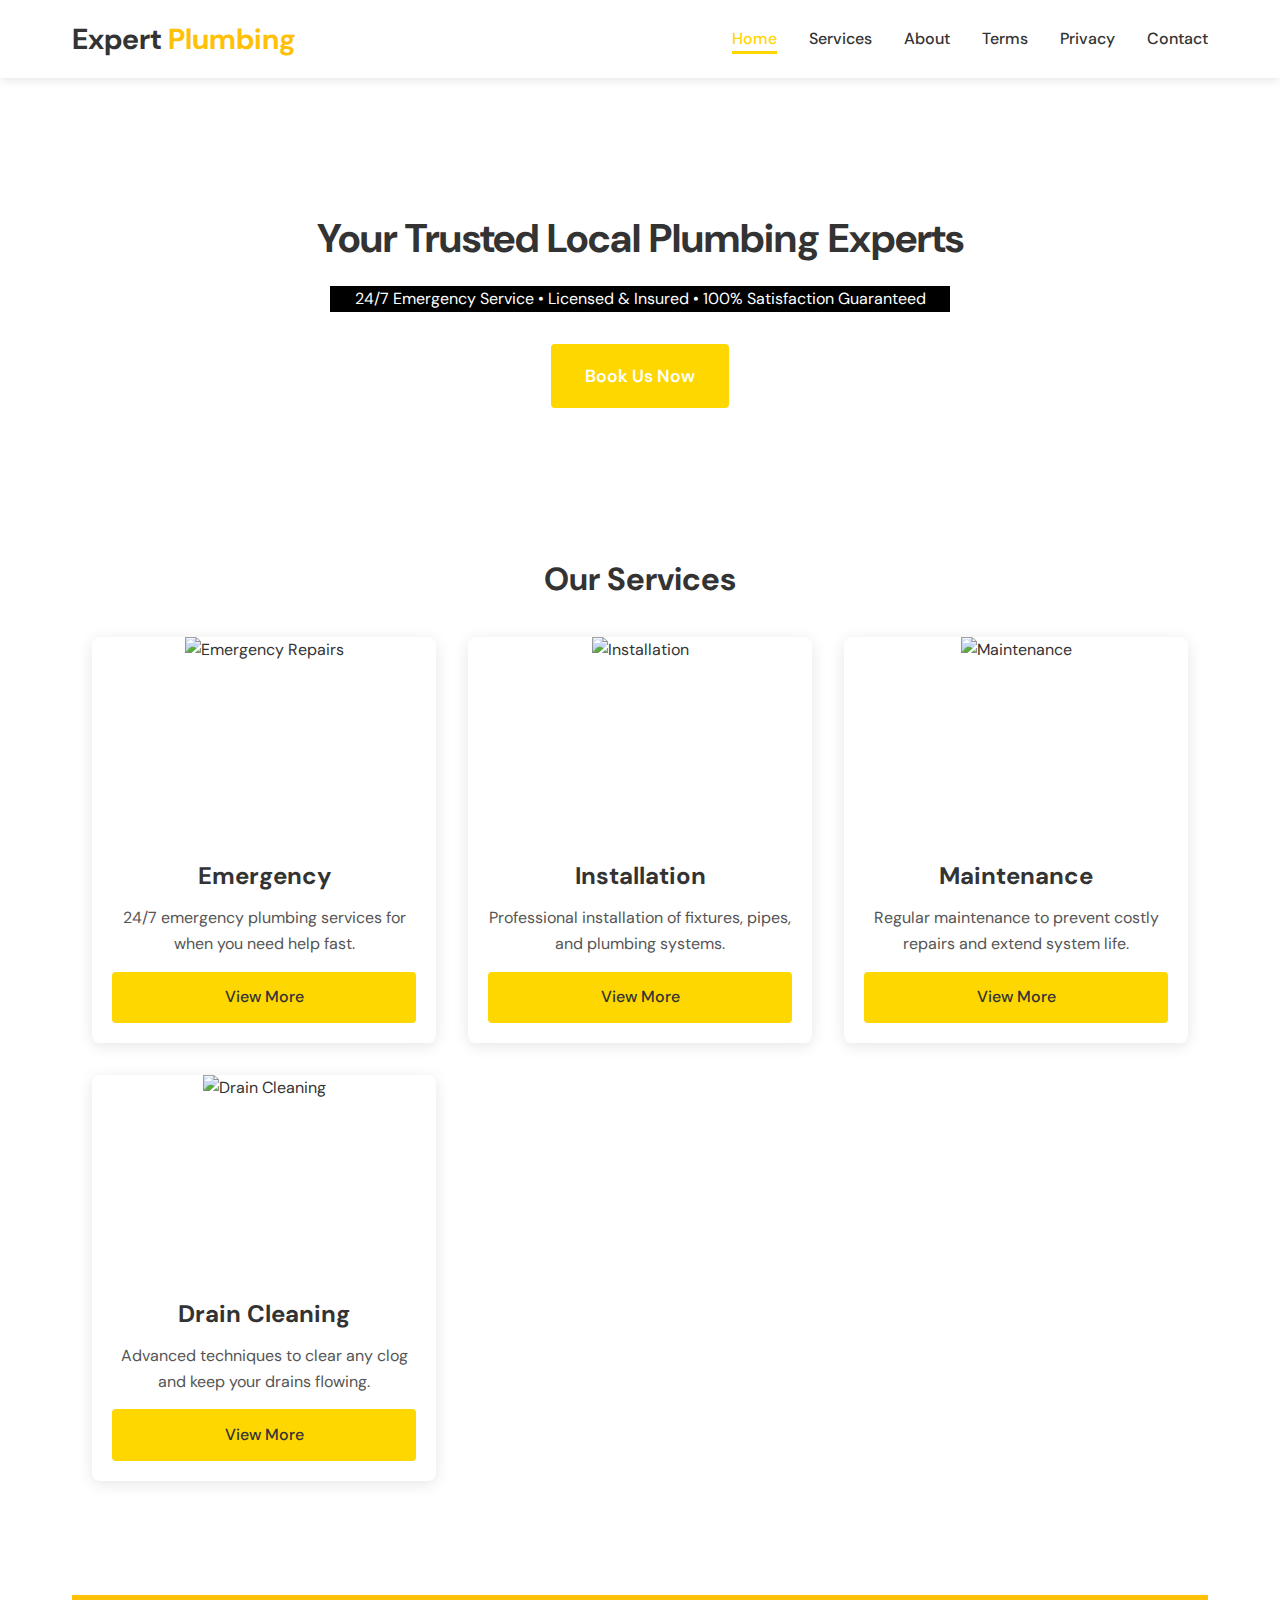
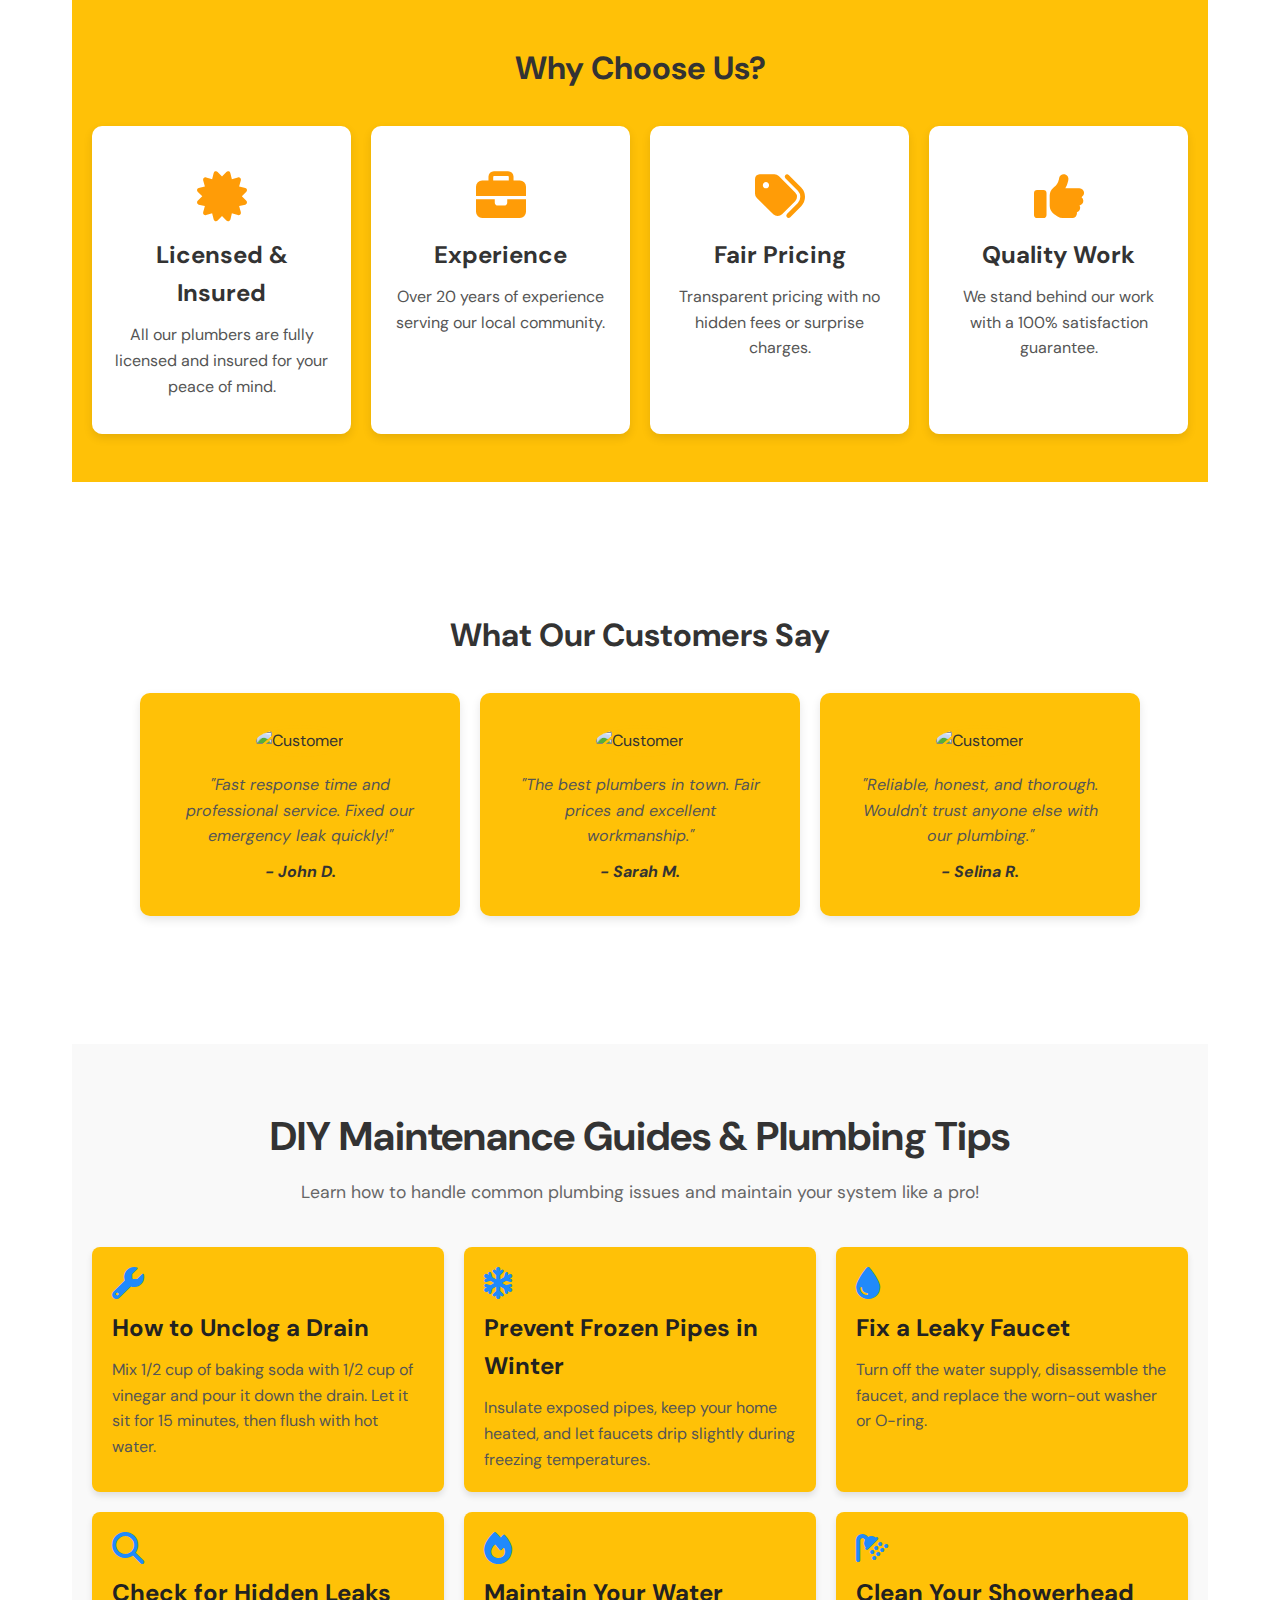
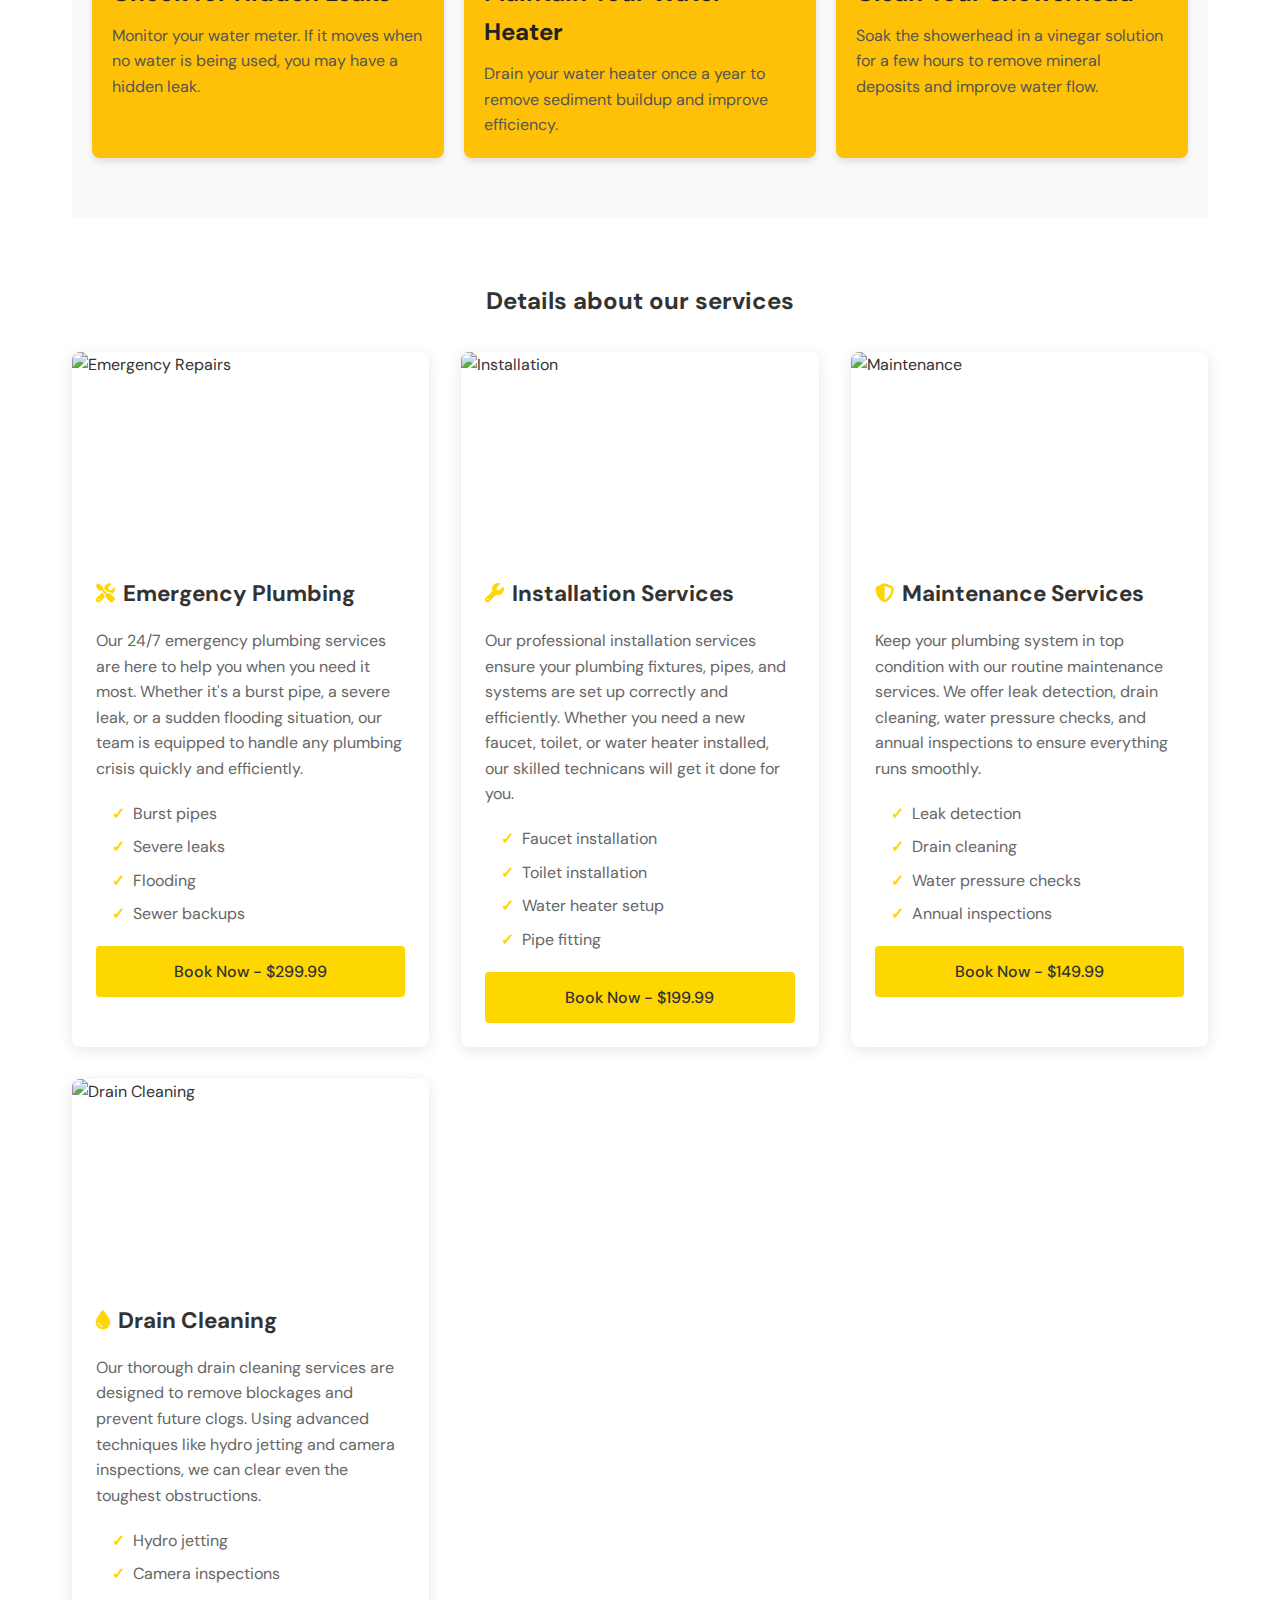
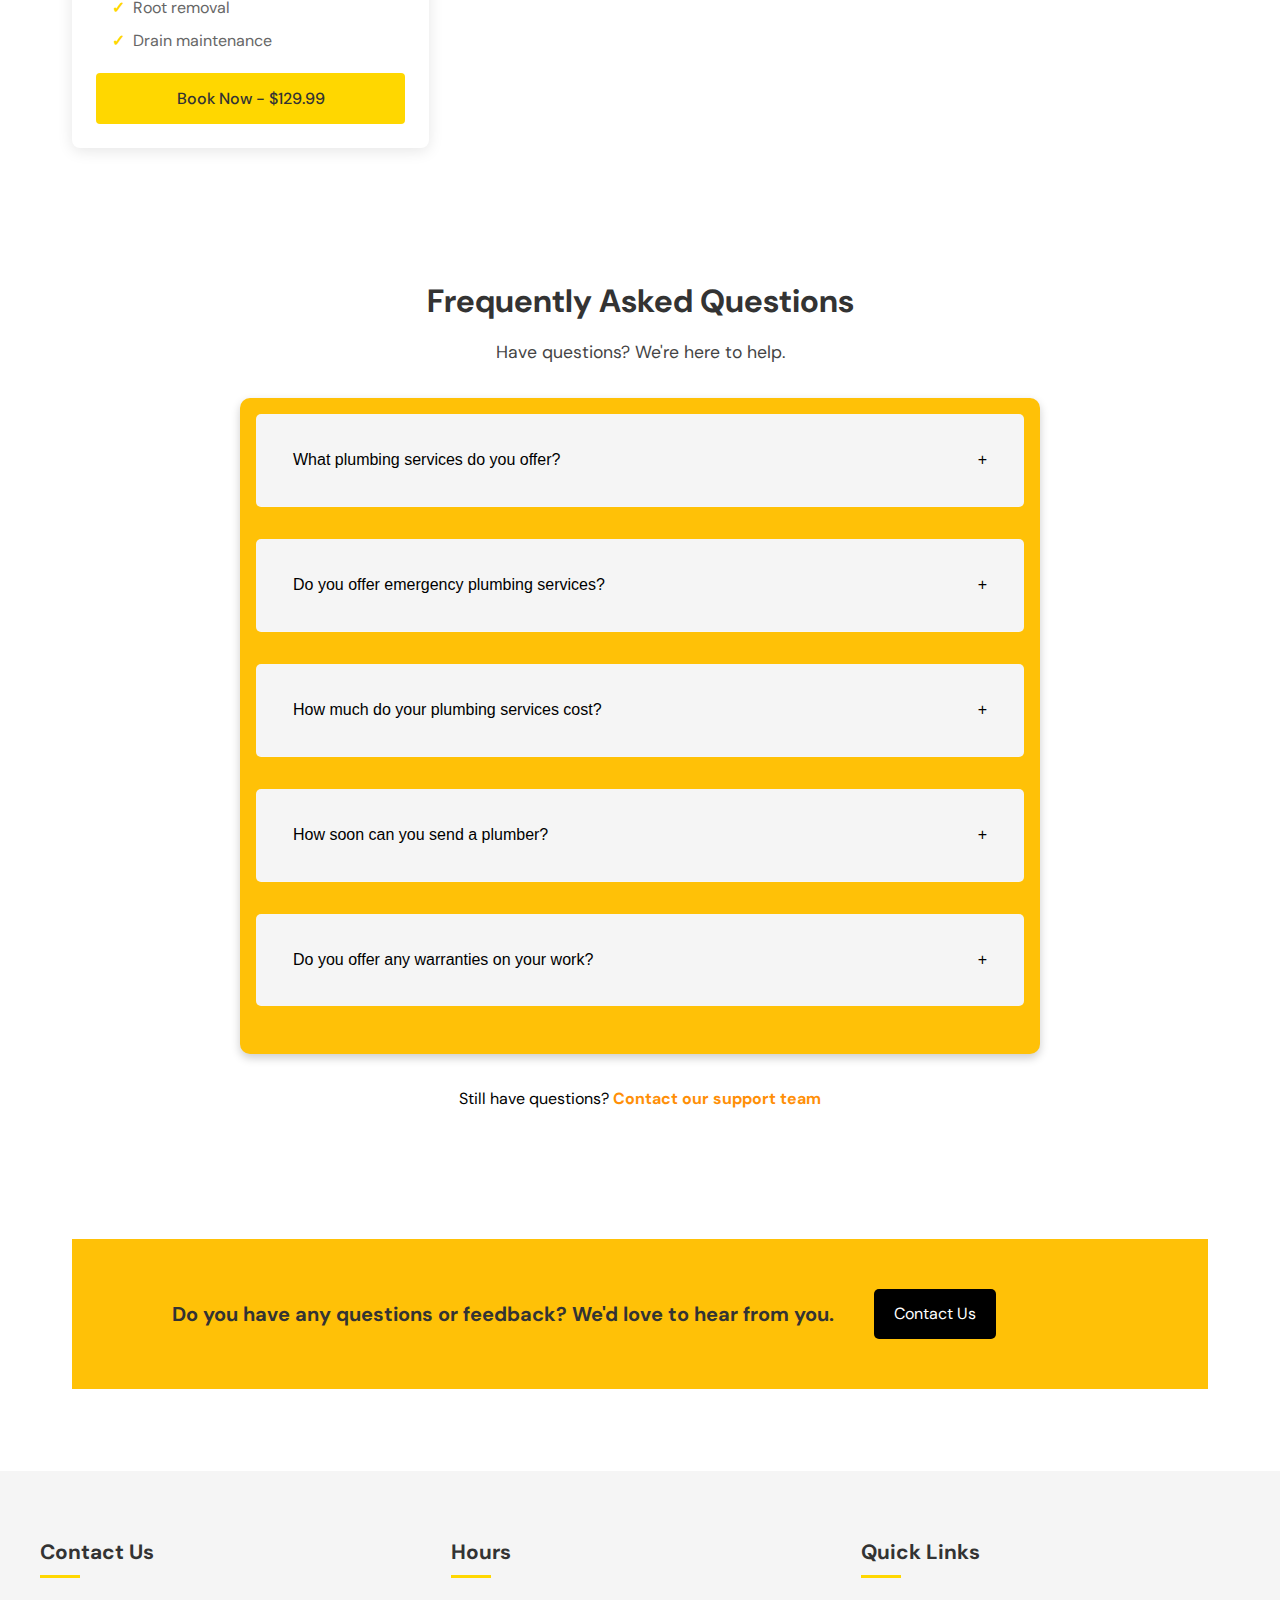
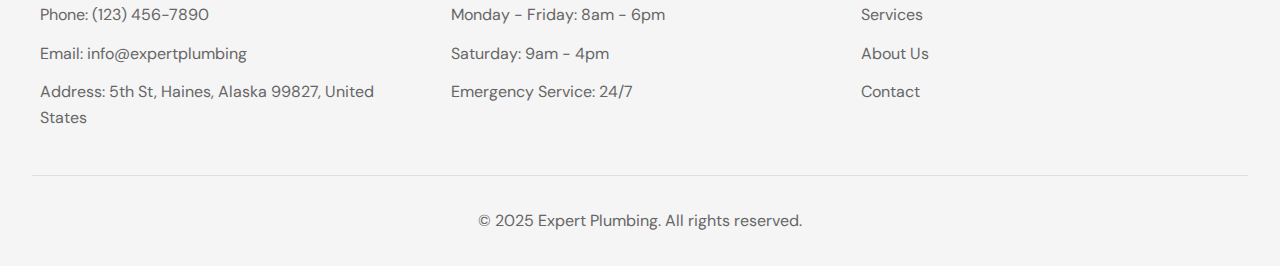
==== commit 3fc93b47: "fifth commit" ====
--- a/index.html
+++ b/index.html
@@ -228,7 +228,7 @@
                 </div>
                 <div class="service-card">
                     <div class="service-image">
-                        <img src="https://5.imimg.com/data5/SELLER/Default/2025/6/427363317/DX/CK/AR/120859410/drain-cleaning-services.jpg"
+                        <img src="https://img.freepik.com/free-photo/asian-plumber-blue-overalls-clearing-blockage-drain_1098-17773.jpg"
                             alt="Drain Cleaning">
                     </div>
                     <div class="service-info">
@@ -448,7 +448,7 @@
             
                     <div class="service-card">
                         <div class="service-image">
-                            <img src="https://5.imimg.com/data5/SELLER/Default/2025/6/427363317/DX/CK/AR/120859410/drain-cleaning-services.jpg"
+                            <img src="https://img.freepik.com/free-photo/asian-plumber-blue-overalls-clearing-blockage-drain_1098-17773.jpg"
                             alt="Drain Cleaning">
                         </div>
                         <div class="service-content">
@@ -539,7 +539,7 @@
                 <h3>Contact Us</h3>
                 <p>Phone: (123) 456-7890</p>
                 <p>Email: info@expertplumbing</p>
-                <p>Address: 123 Main St, City, State 12345</p>
+                <p>Address: 5th St, Haines, Alaska 99827, United States</p>
             </div>
             <div class="footer-section">
                 <h3>Hours</h3>
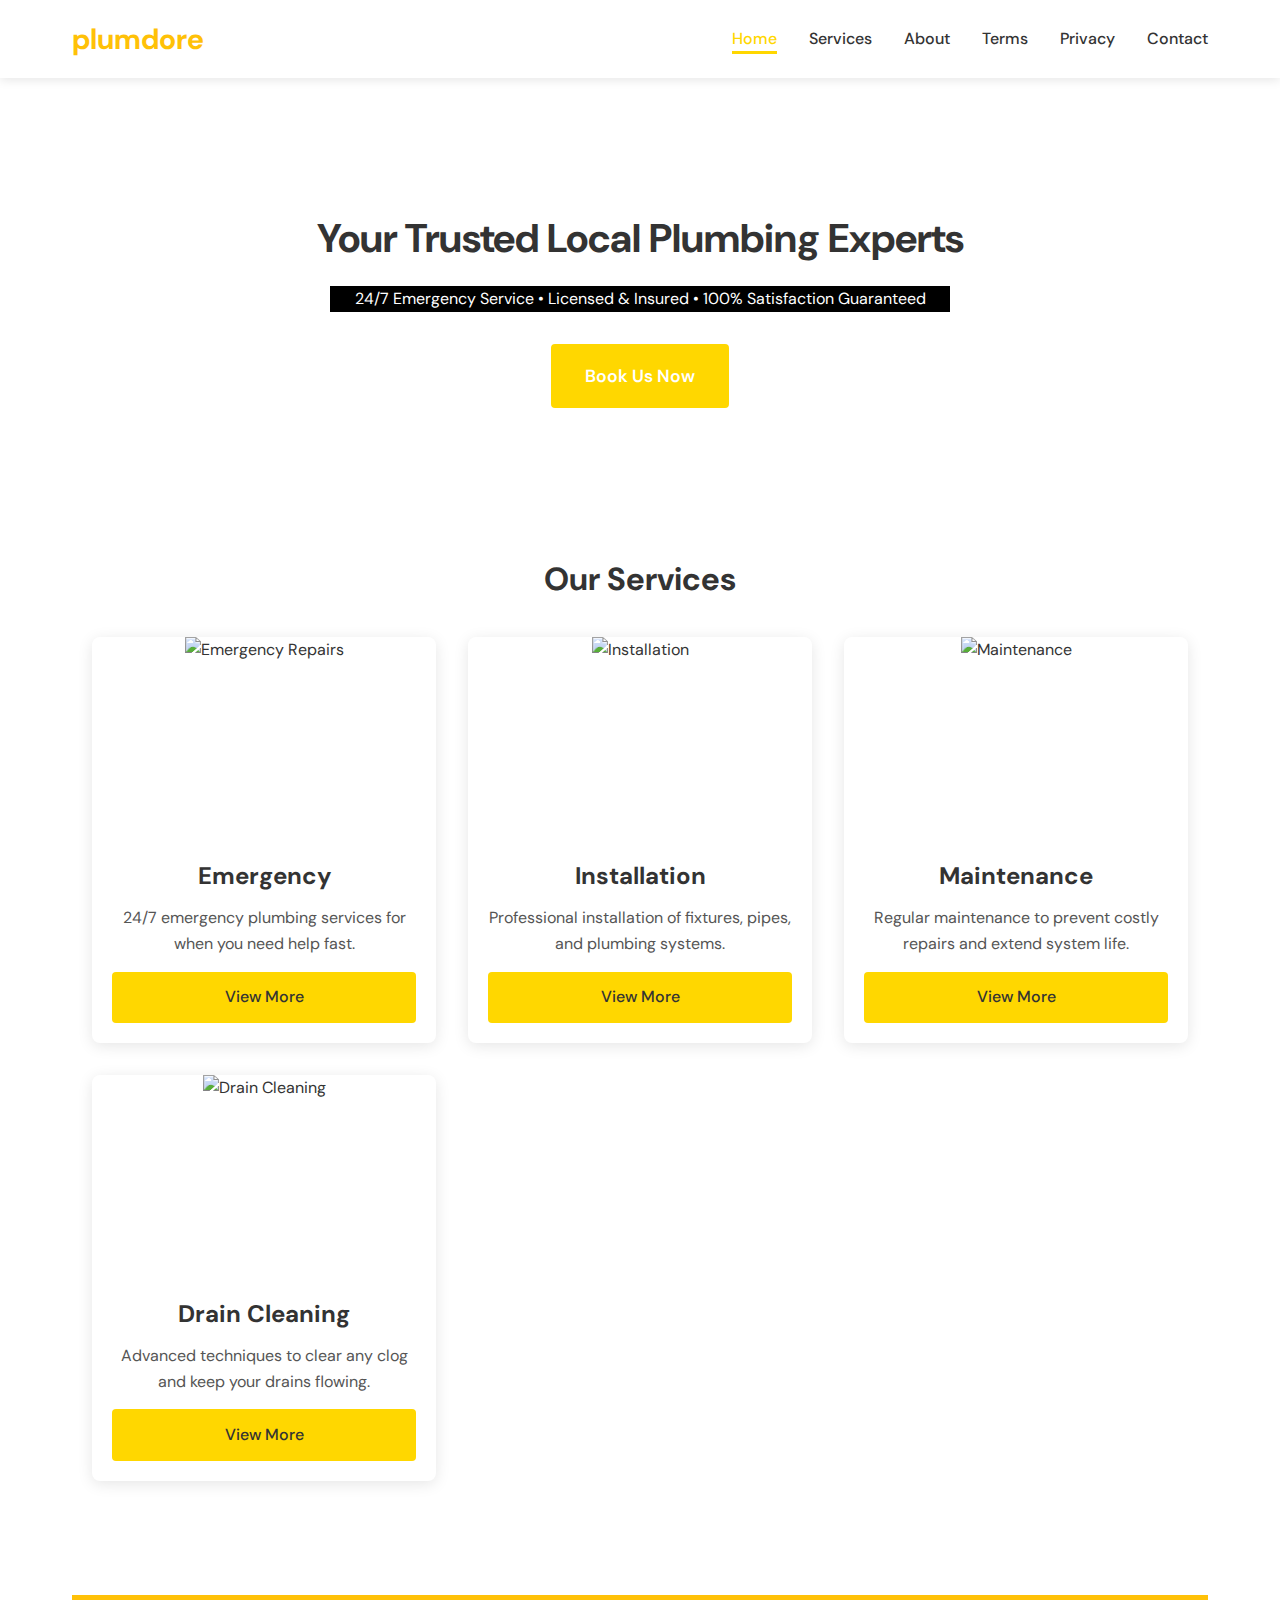
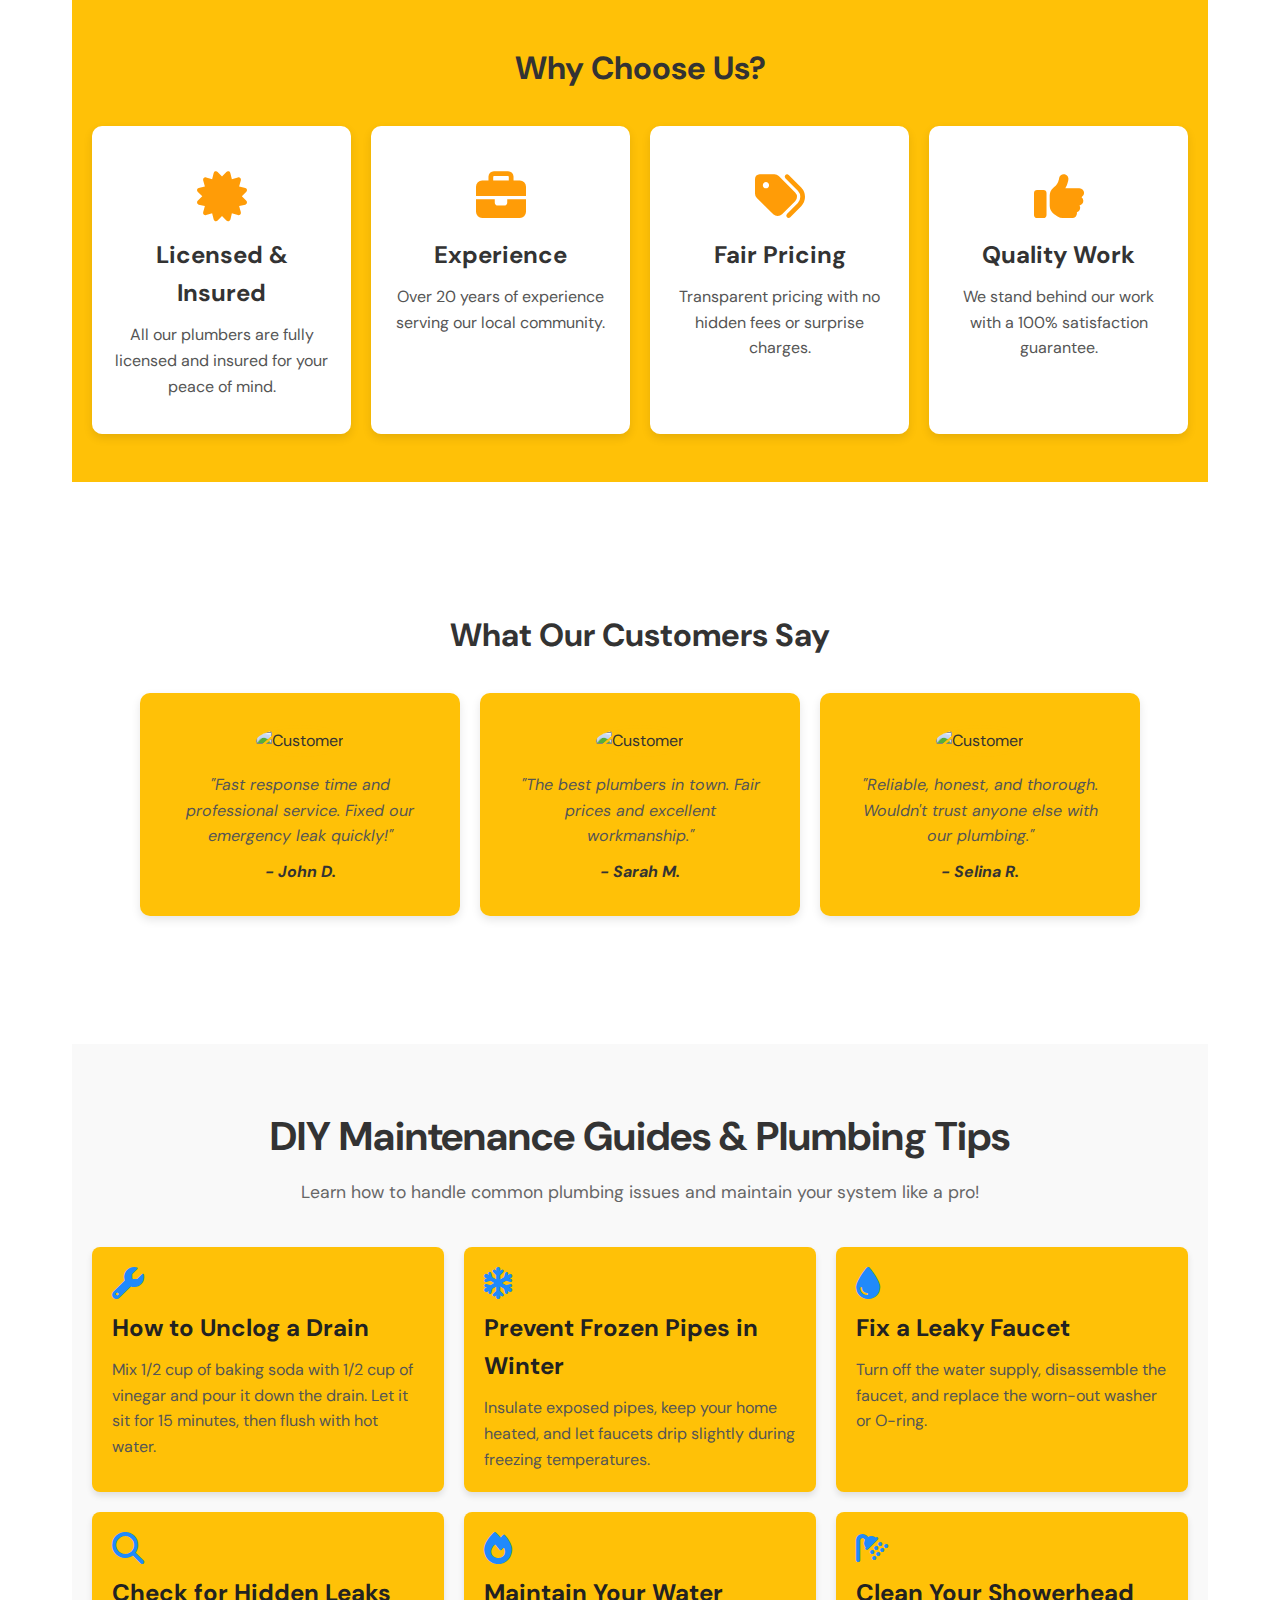
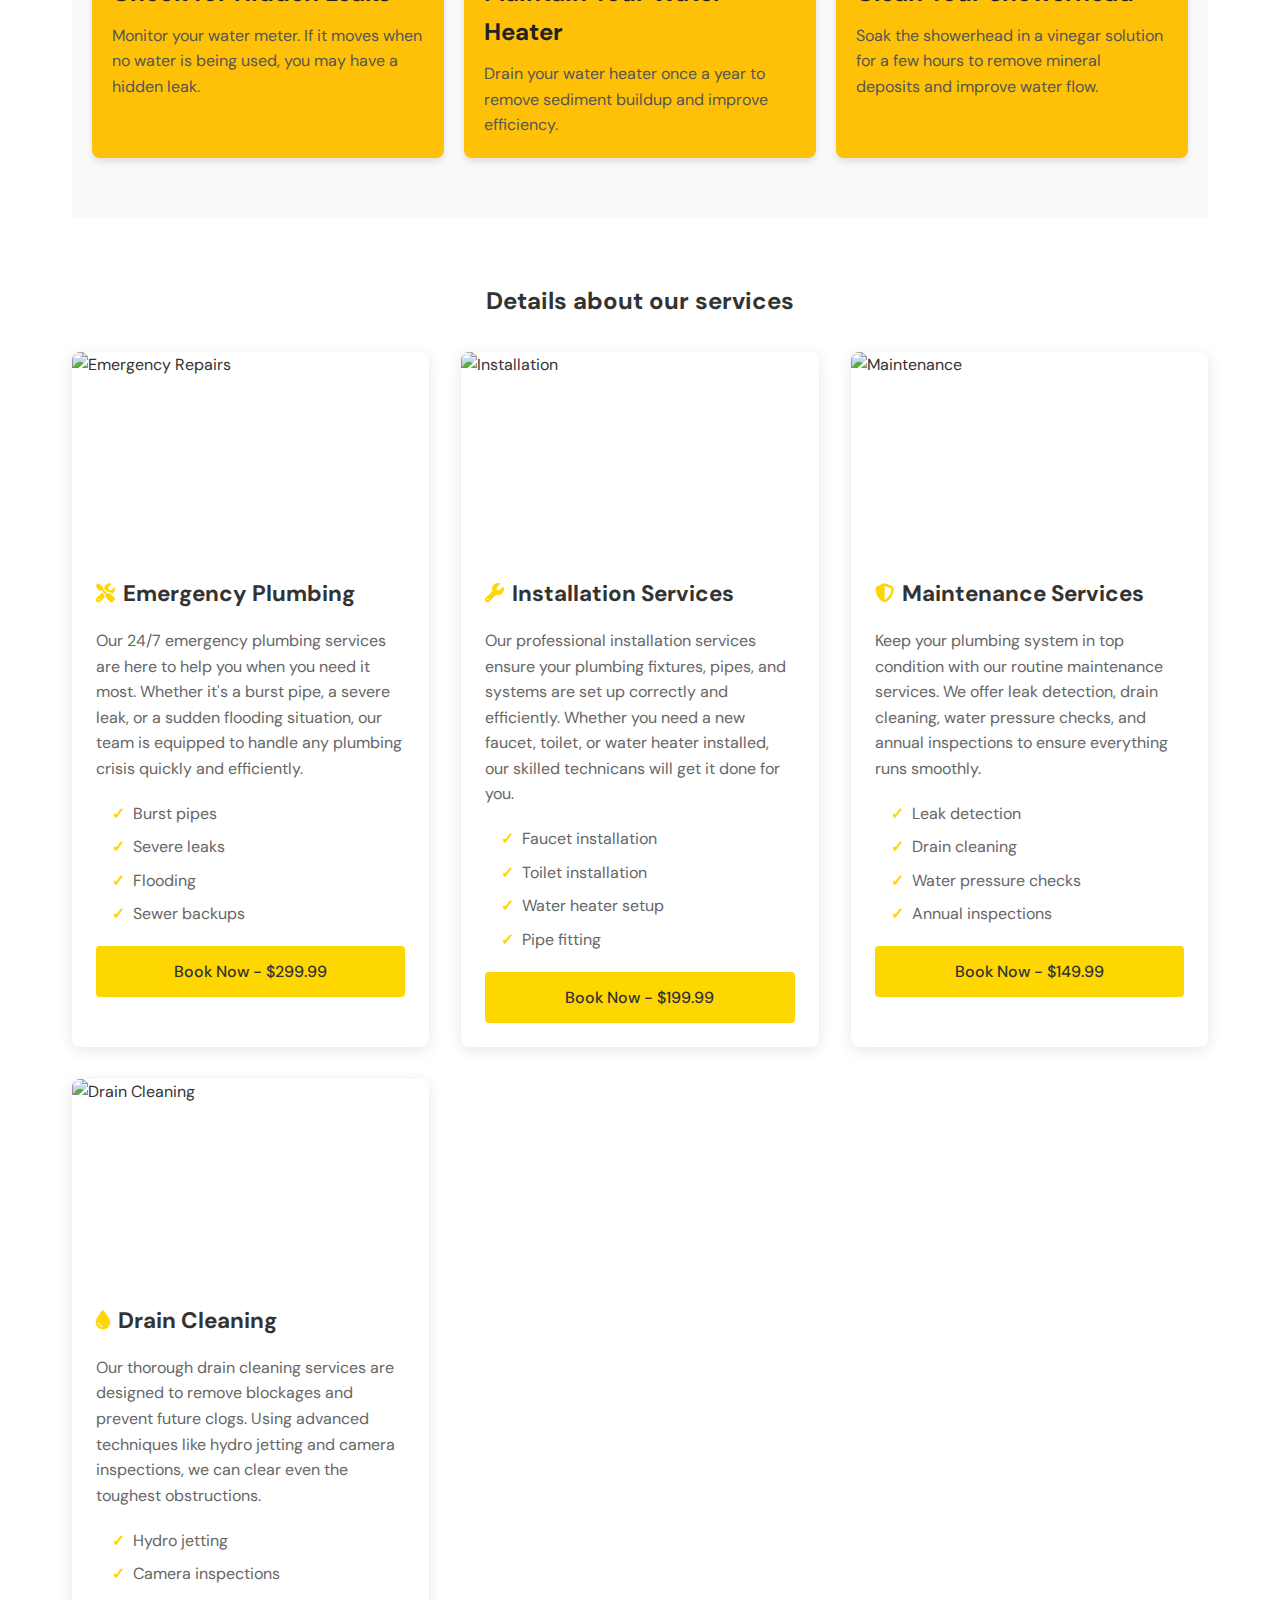
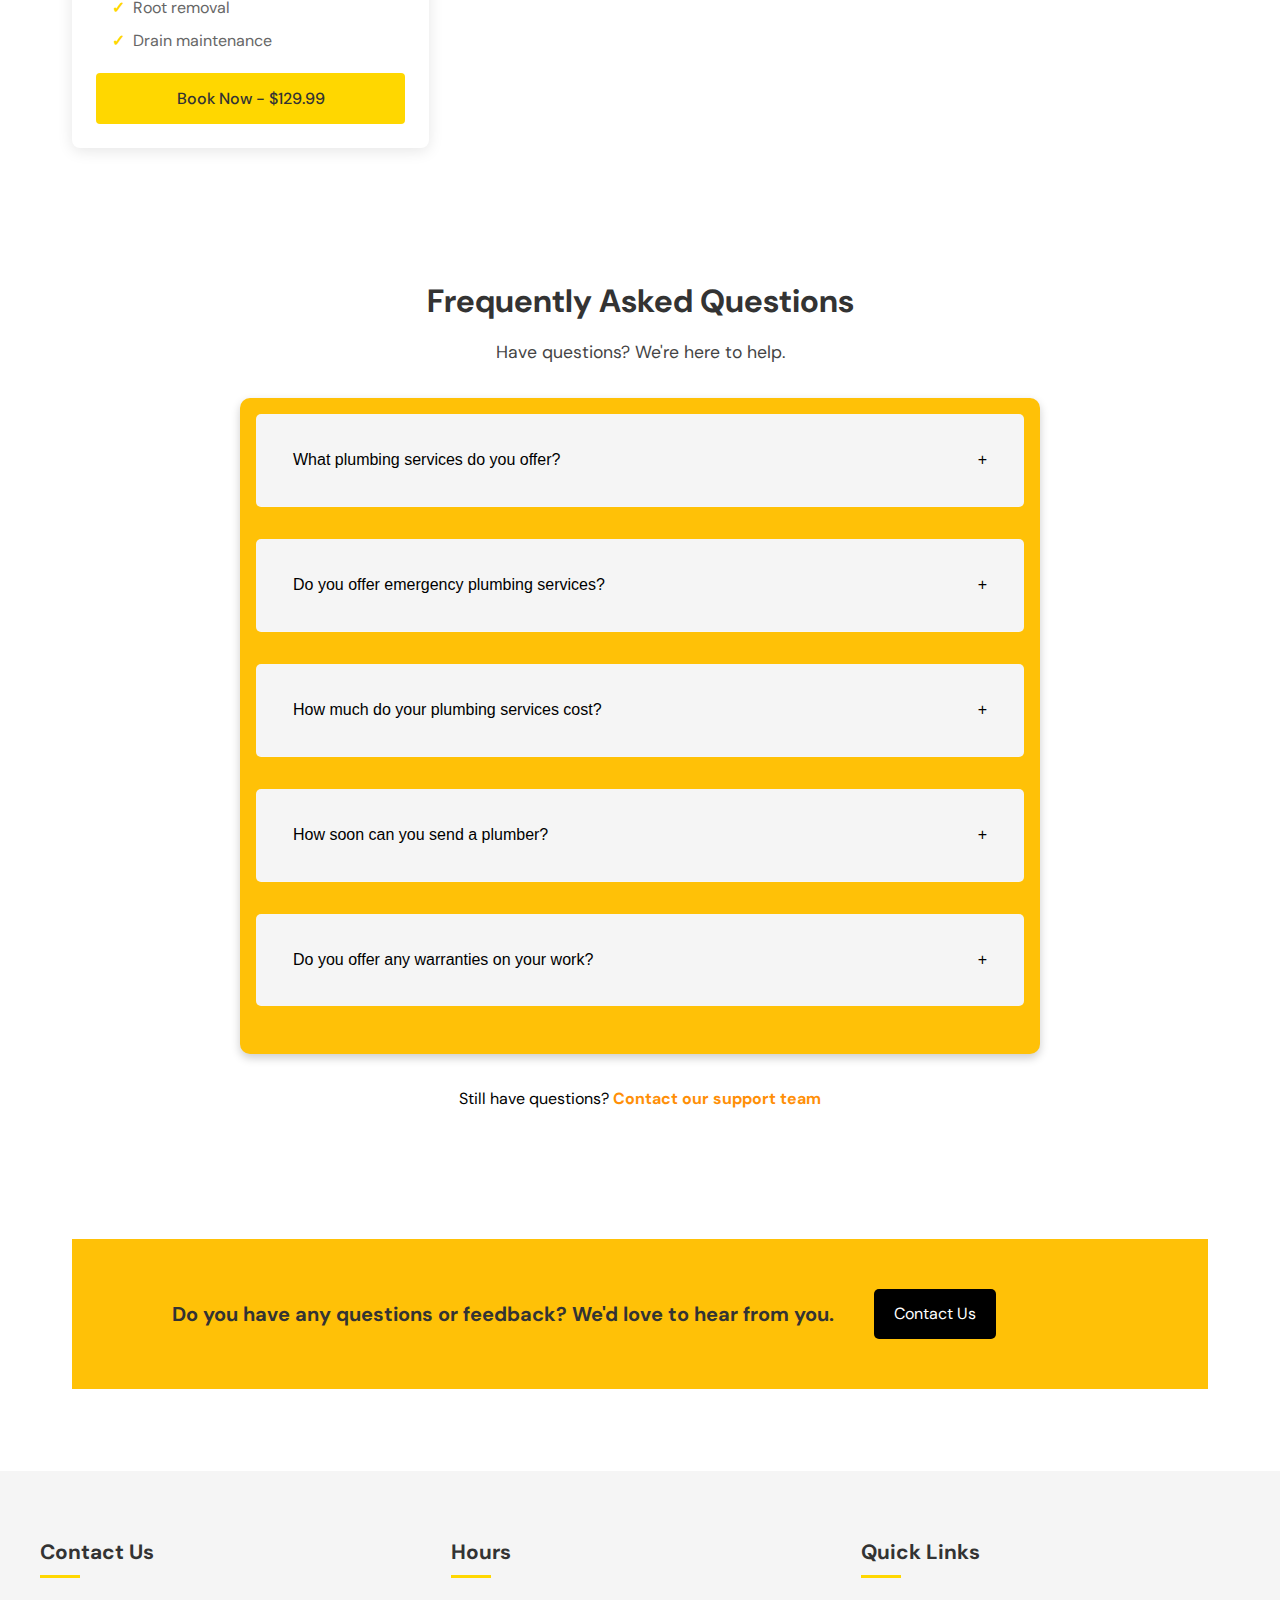
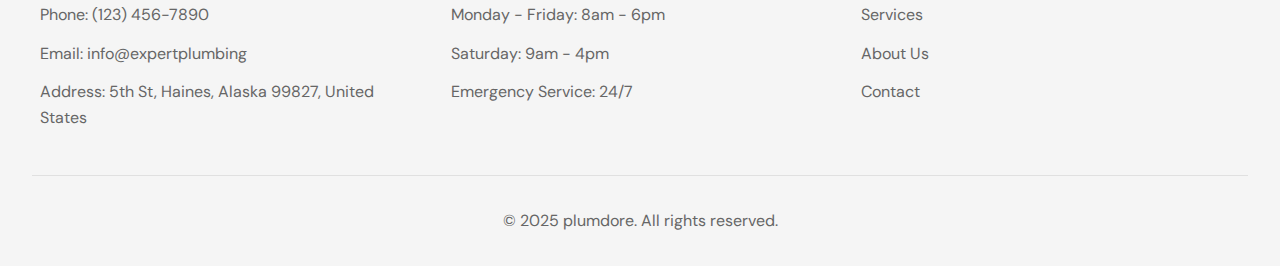
==== commit 3f3478f5: "sixth commit" ====
--- a/index.html
+++ b/index.html
@@ -4,7 +4,7 @@
 <head>
     <meta charset="UTF-8">
     <meta name="viewport" content="width=device-width, initial-scale=1.0">
-    <title>Expert Plumbing | Your Trusted Local Plumber</title>
+    <title>plumdore | Your Trusted Local Plumber</title>
     <link rel="stylesheet" href="https://cdnjs.cloudflare.com/ajax/libs/font-awesome/6.4.2/css/all.min.css">
     <link href="https://fonts.googleapis.com/css2?family=DM+Sans:wght@300;400;500;700&display=swap" rel="stylesheet">
 
@@ -162,7 +162,7 @@
         <nav class="nav-container">
             <div class="logo">
                 <a href="index.html" style="text-decoration: none;"> <!-- Add this line -->
-                    <h1>Expert <span>Plumbing</span></h1>
+                    <h1><span>plumdore</span></h1>
                 </a>
             </div>
             <button class="mobile-menu-btn" aria-label="Toggle Menu">
@@ -557,7 +557,7 @@
             </div>
         </div>
         <div class="footer-bottom">
-            <p>&copy; 2025 Expert Plumbing. All rights reserved.</p>
+            <p>&copy; 2025 plumdore. All rights reserved.</p>
         </div>
     </footer>
     <script>
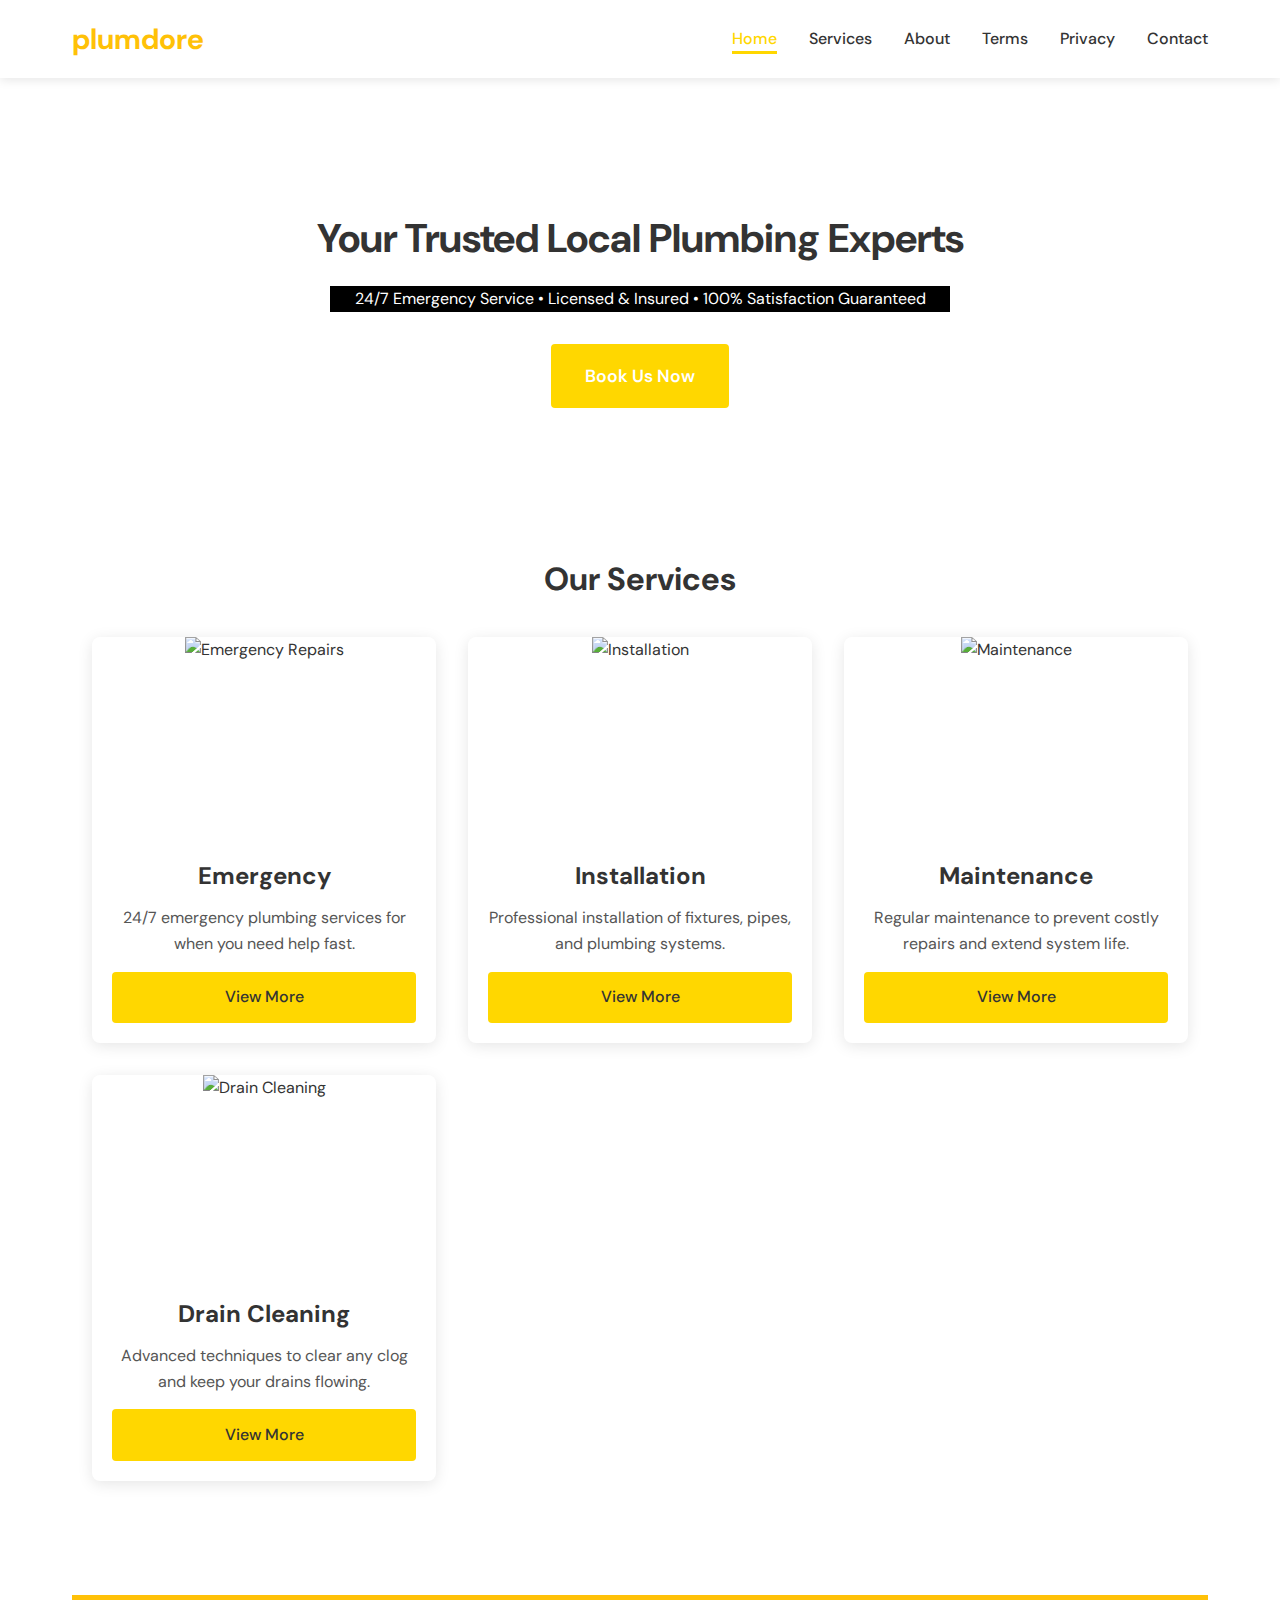
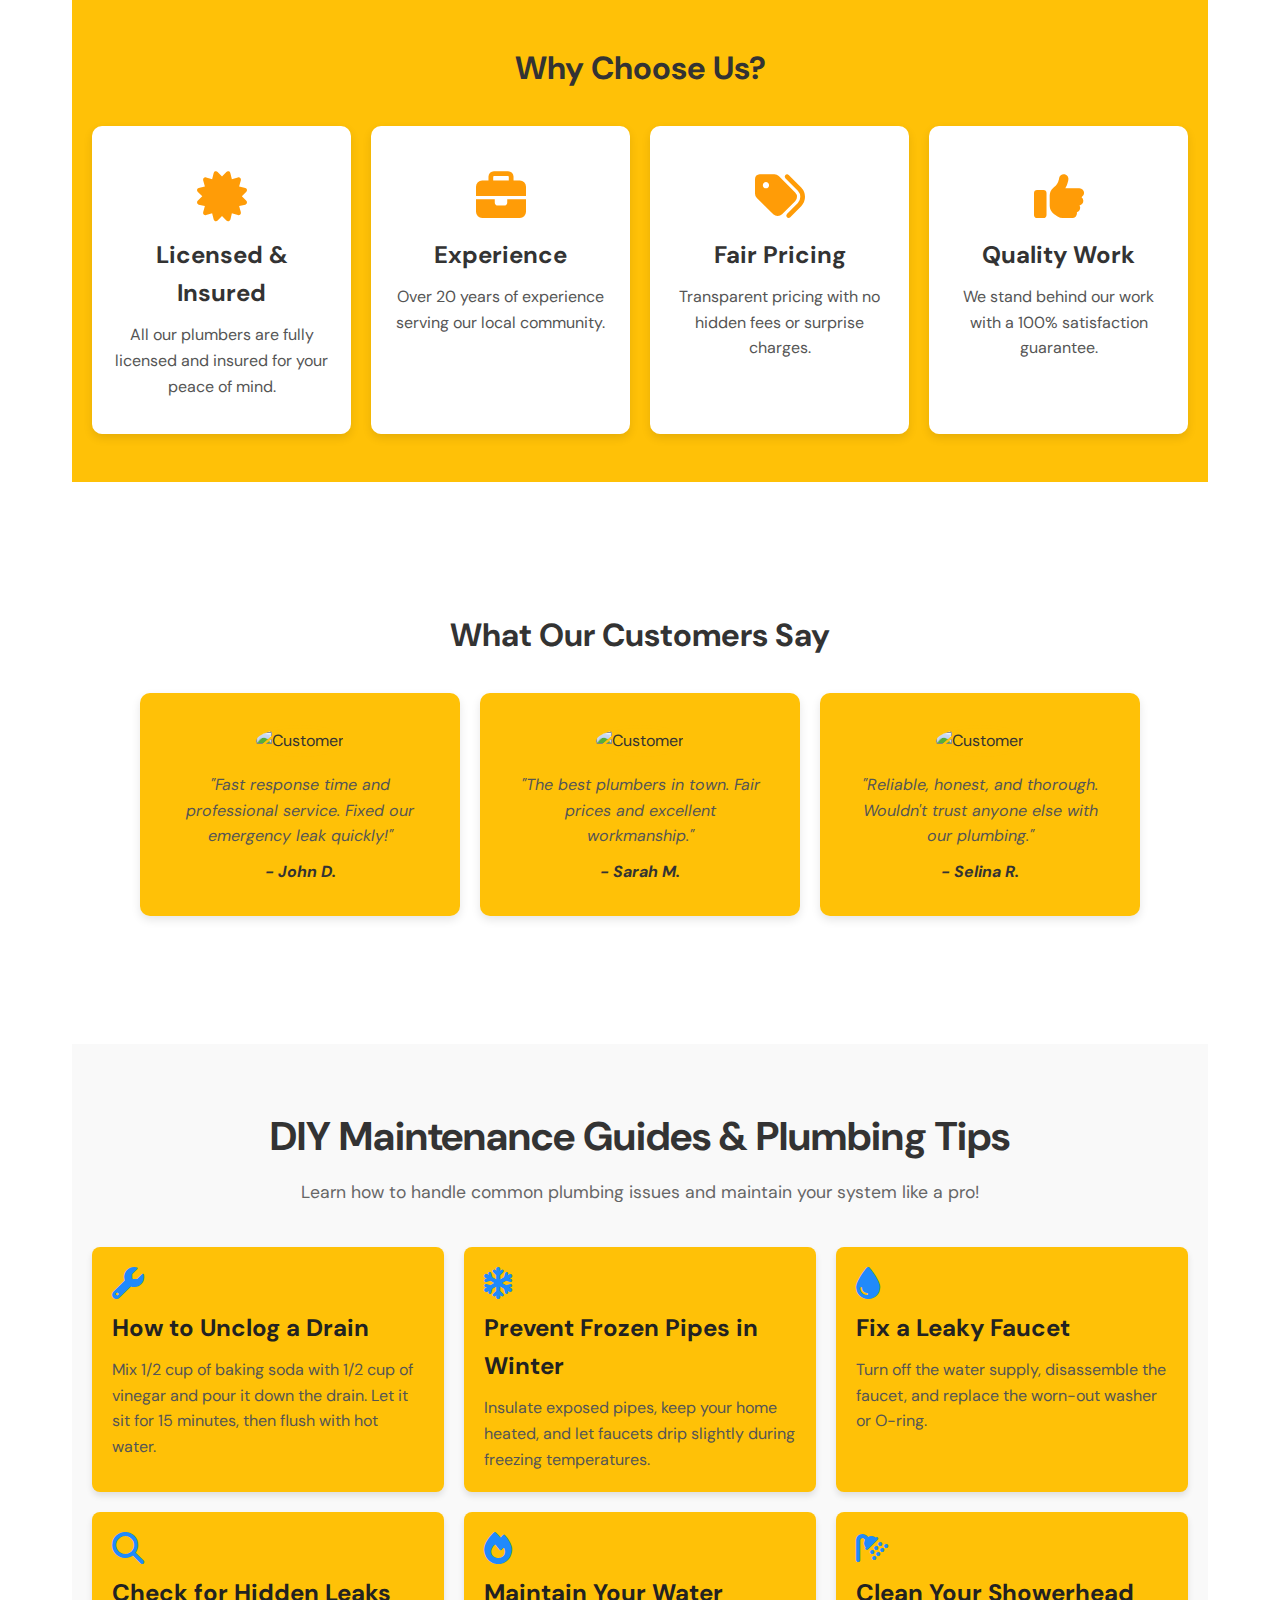
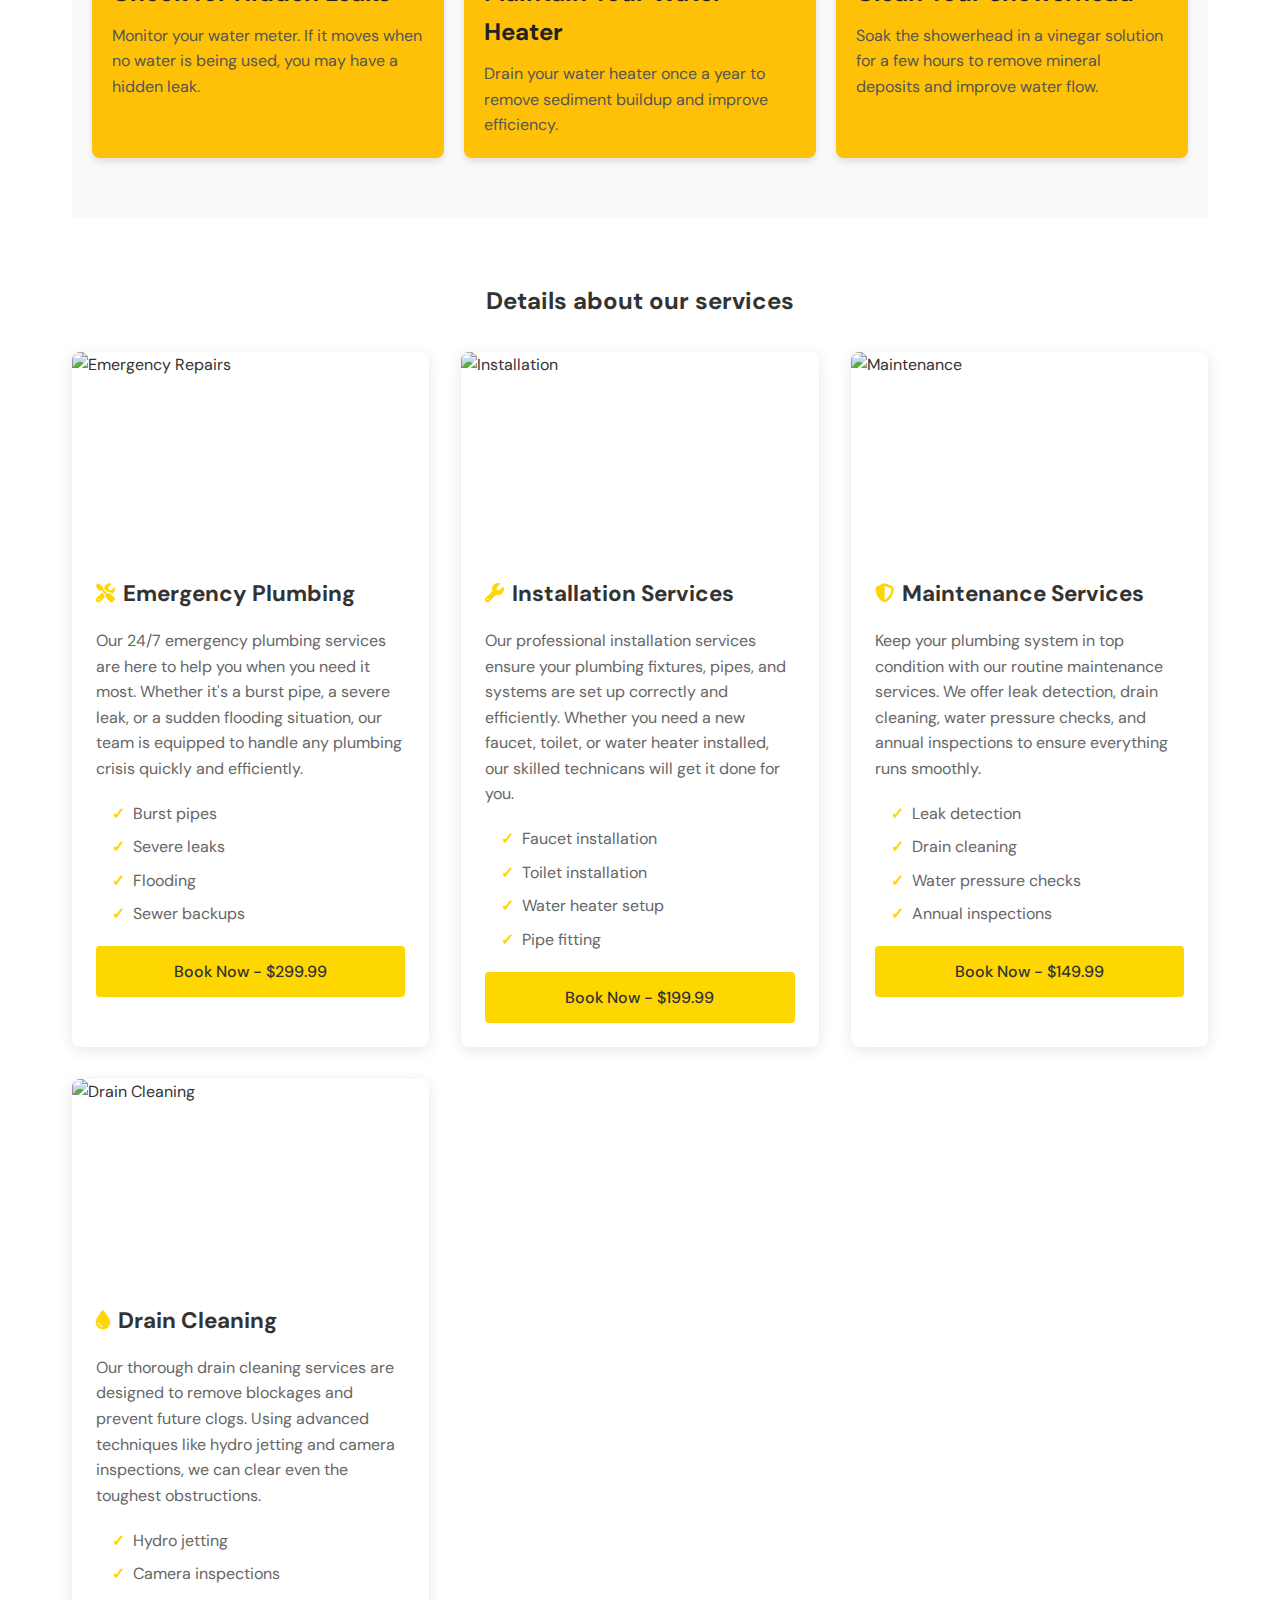
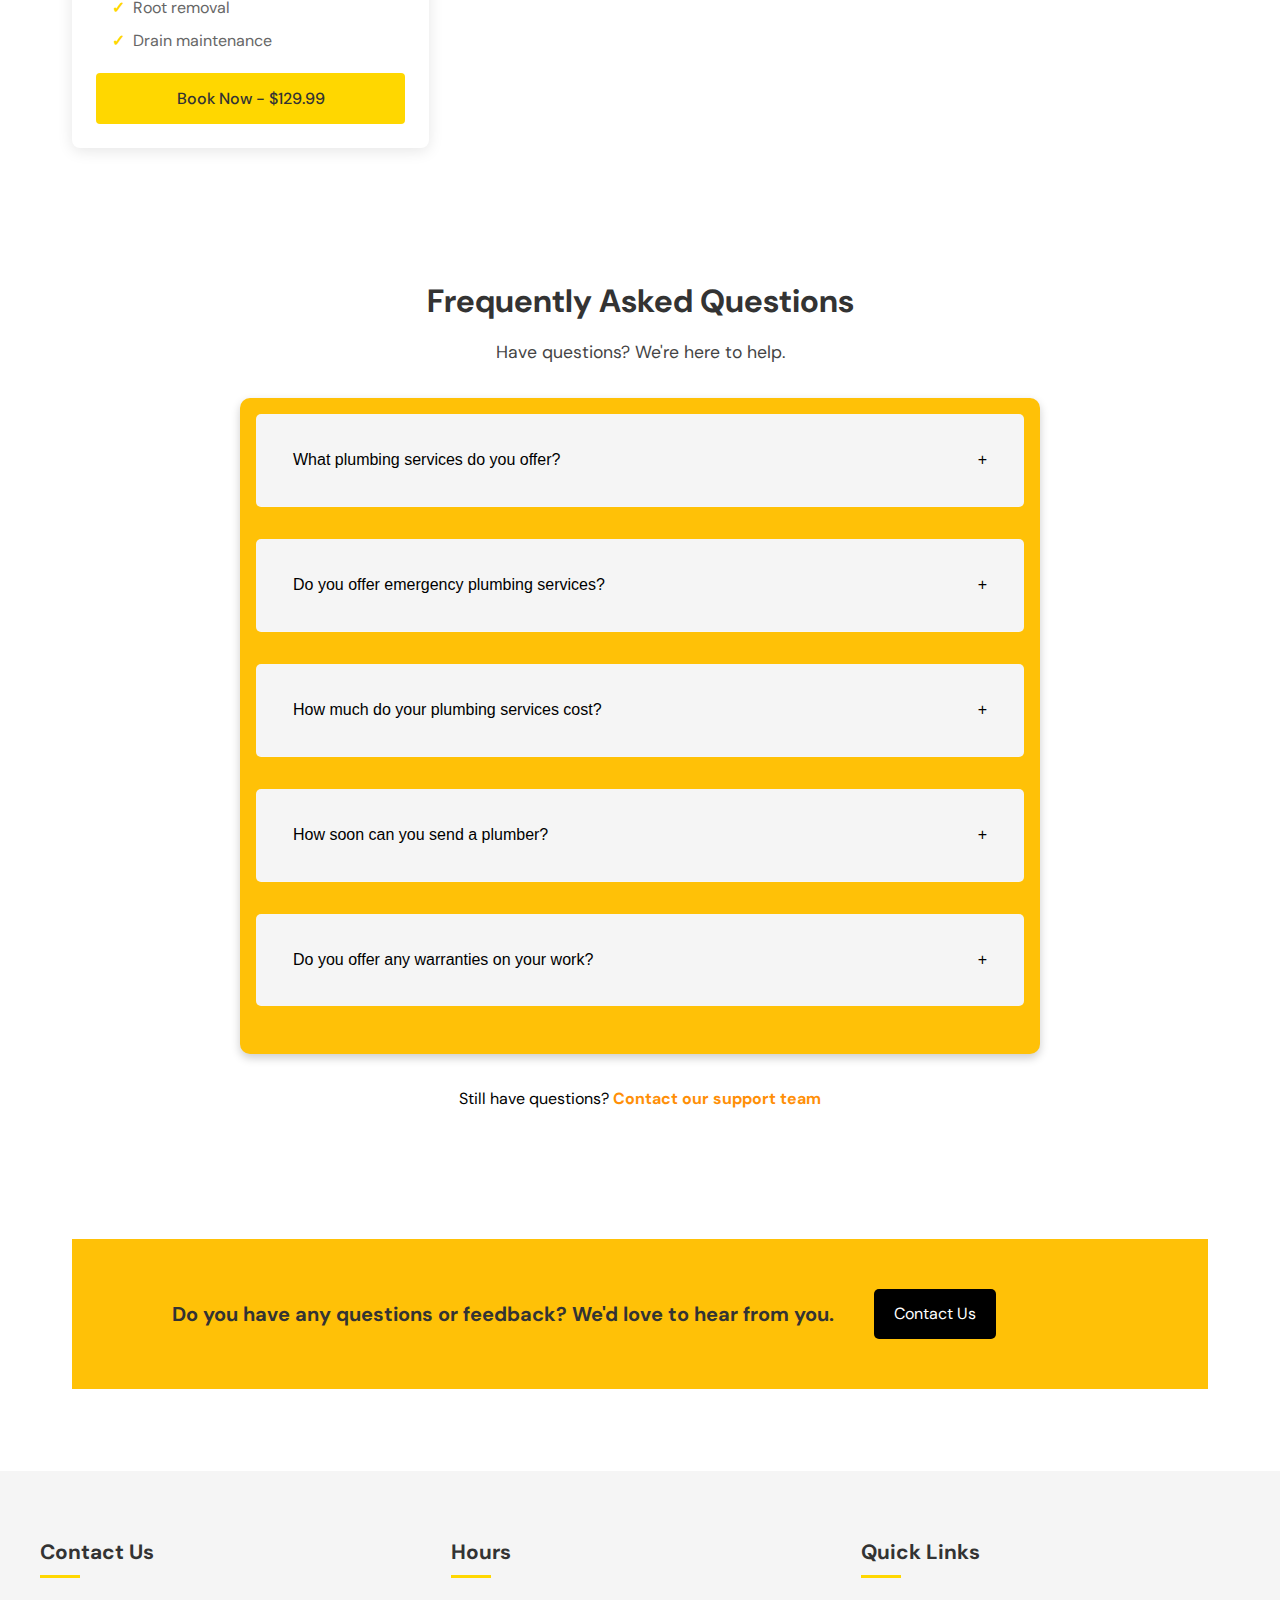
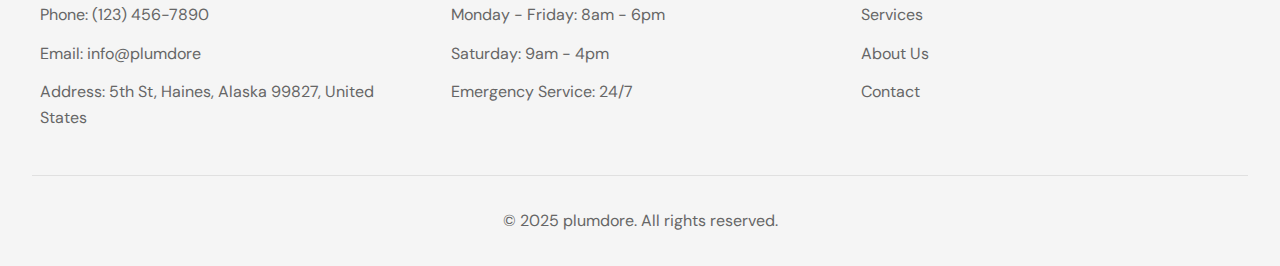
==== commit 0767eba6: "seventh commit" ====
--- a/index.html
+++ b/index.html
@@ -538,7 +538,7 @@
             <div class="footer-section">
                 <h3>Contact Us</h3>
                 <p>Phone: (123) 456-7890</p>
-                <p>Email: info@expertplumbing</p>
+                <p>Email: info@plumdore</p>
                 <p>Address: 5th St, Haines, Alaska 99827, United States</p>
             </div>
             <div class="footer-section">
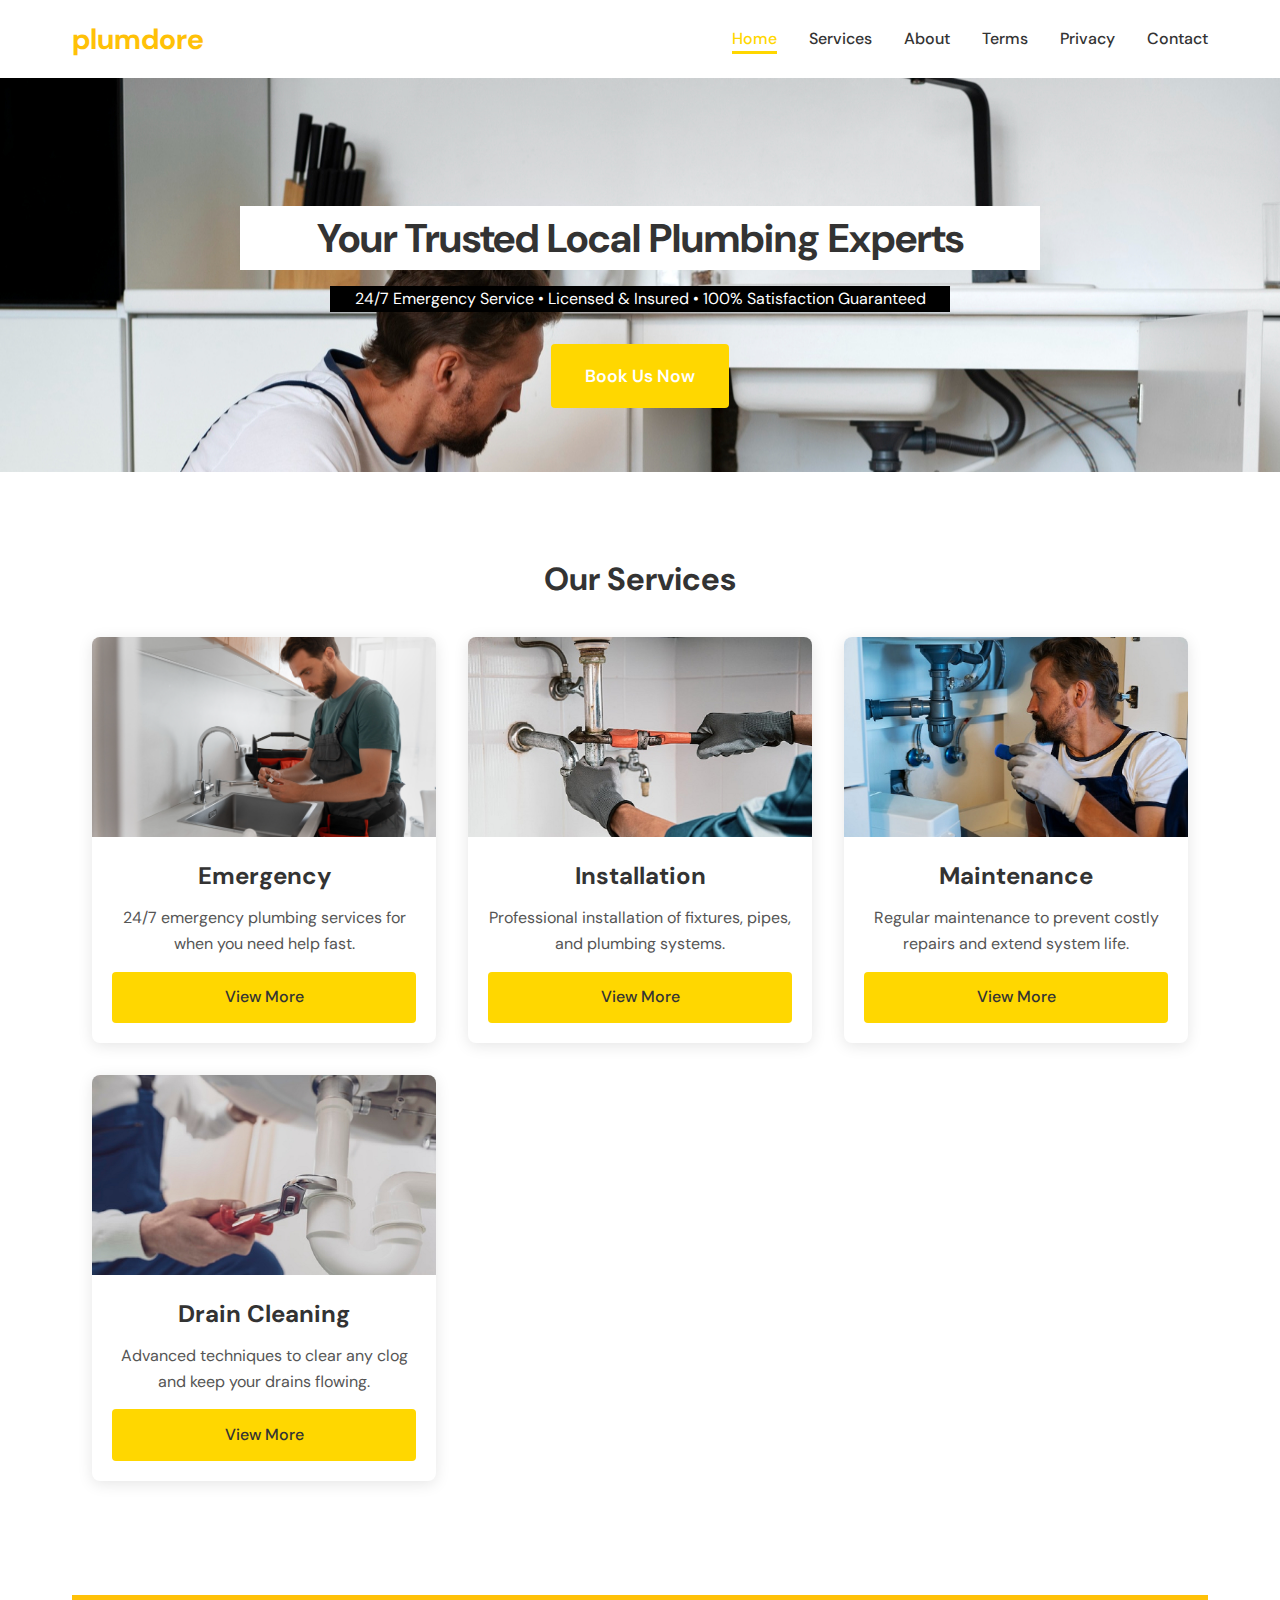
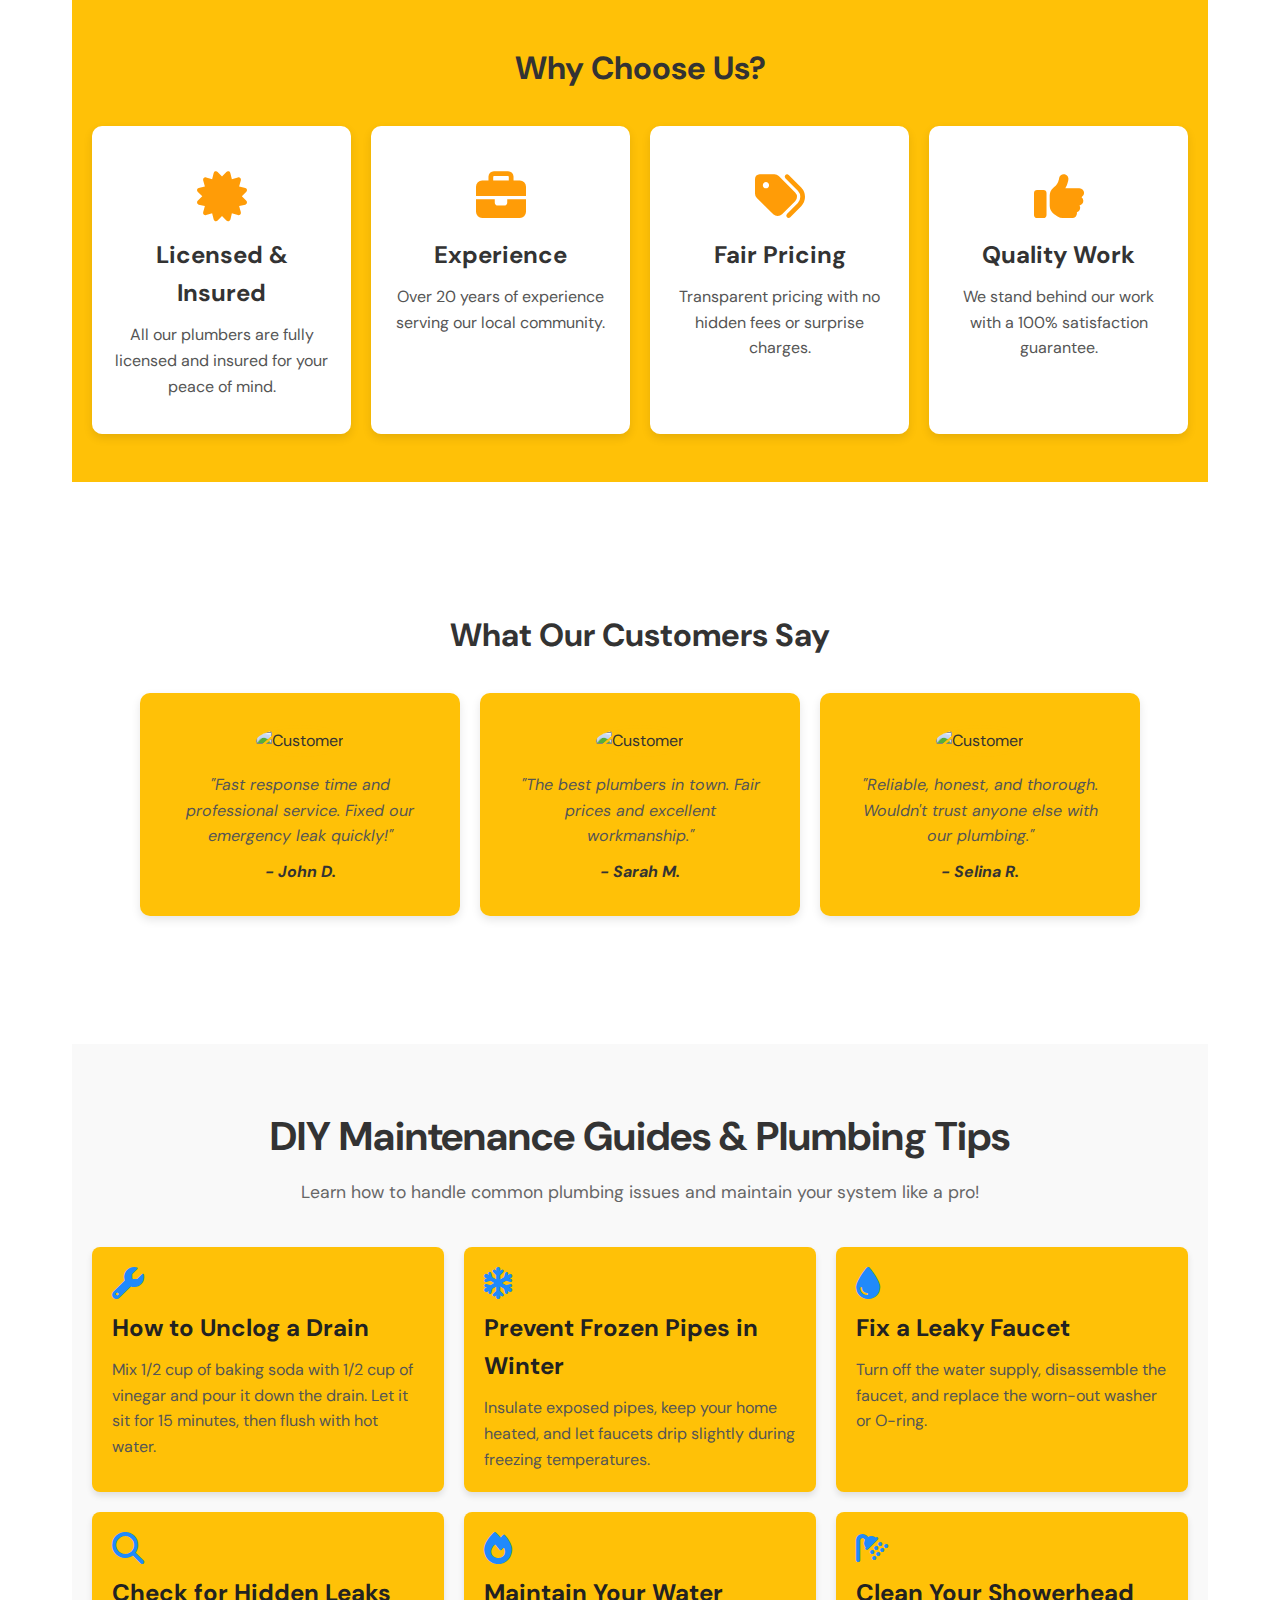
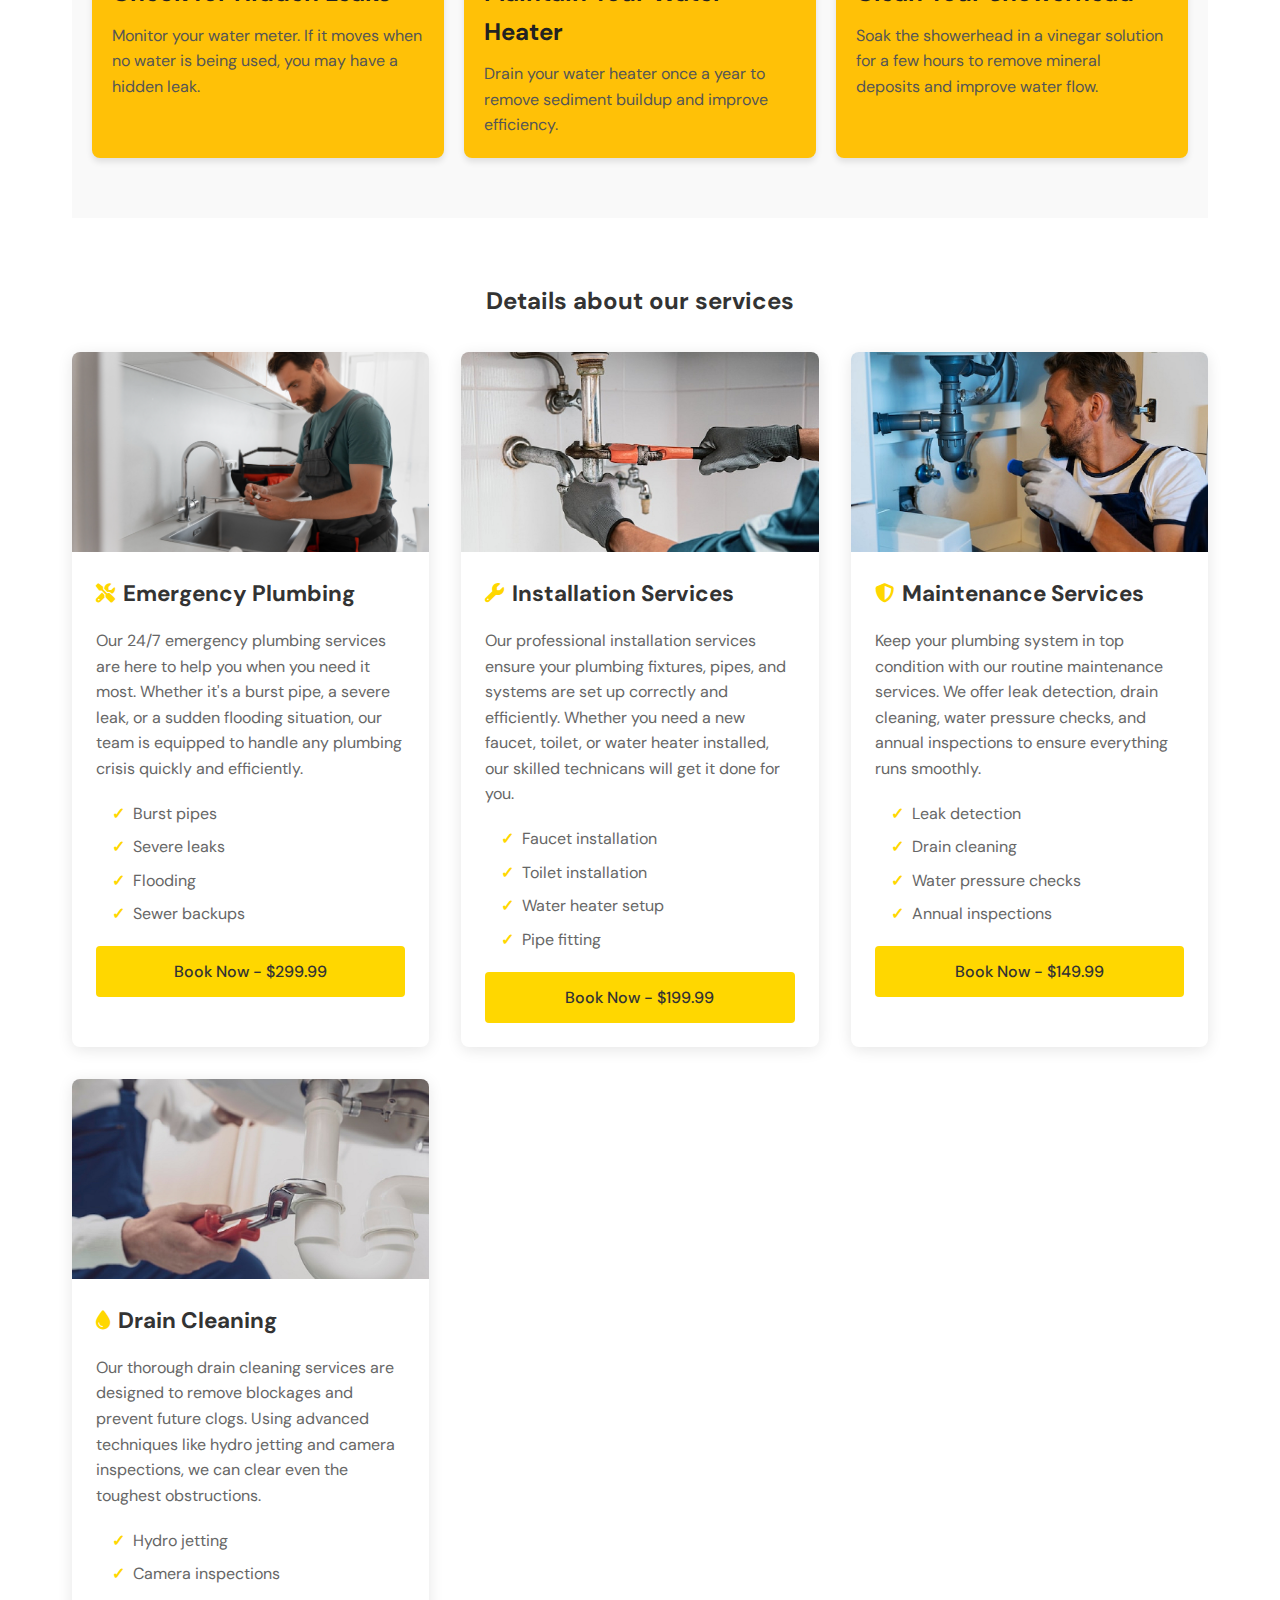
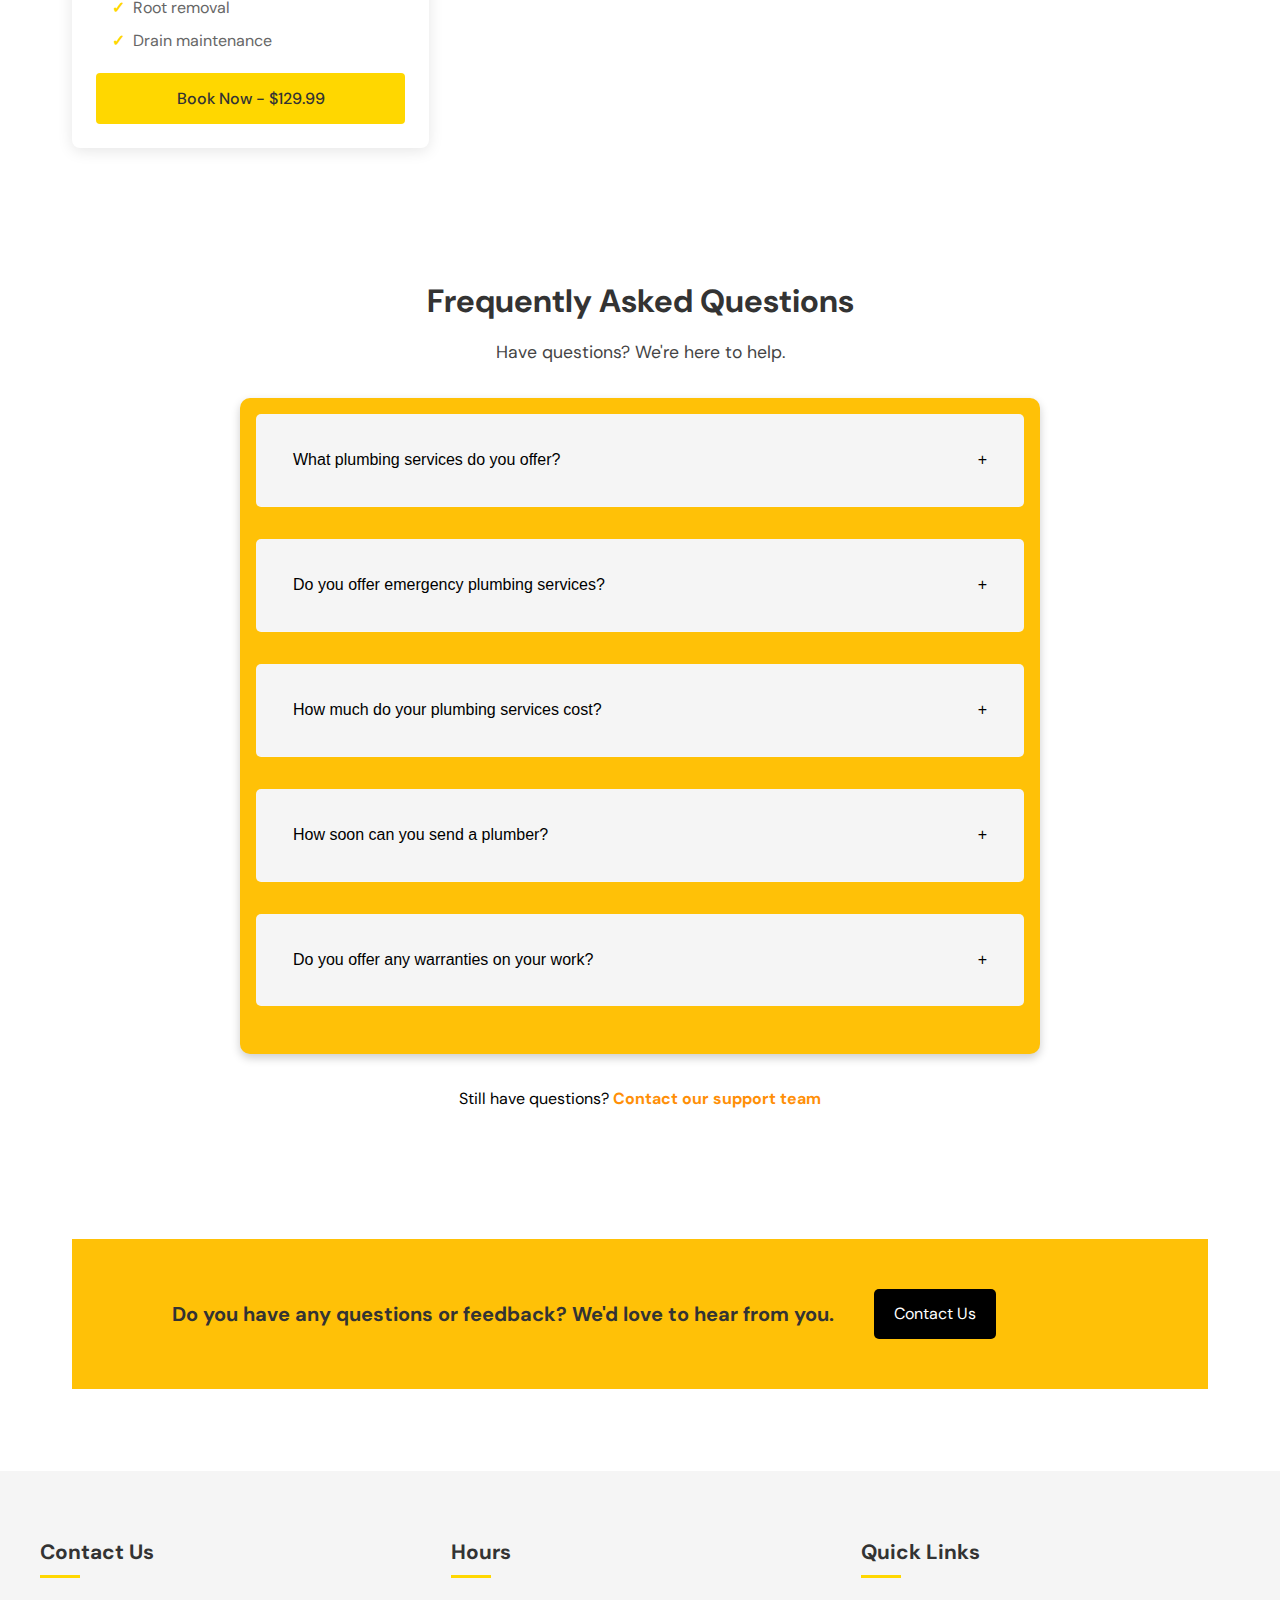
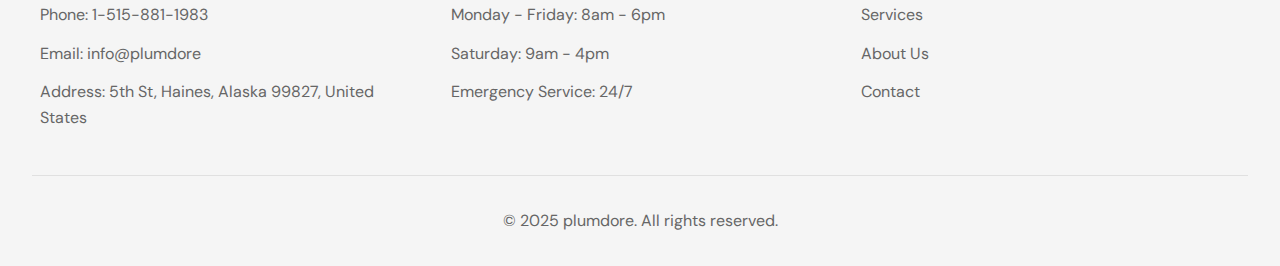
==== commit 15d5fa45: "eight commit" ====
--- a/index.html
+++ b/index.html
@@ -195,7 +195,7 @@
             <div class="services-grid">
                 <div class="service-card">
                     <div class="service-image">
-                        <img src="https://img.freepik.com/free-photo/man-fixing-kitchen-sink_53876-13430.jpg?t=st=1740489573~exp=1740493173~hmac=863546961255804bacee35ead456db479b7c02d5cf75cee0598176b39258caa3&w=1380"
+                        <img src="src/emergency.jpg"
                             alt="Emergency Repairs">
                     </div>
                     <div class="service-info">
@@ -206,7 +206,7 @@
                 </div>
                 <div class="service-card">
                     <div class="service-image">
-                        <img src="https://img.freepik.com/free-photo/plumber-assembling-pipe_1098-17772.jpg?t=st=1740489751~exp=1740493351~hmac=a723dfea5208fd685282836722909ebf7a00a792f7462fc82e8d72eb8d93d885&w=1480"
+                        <img src="src/installation.jpg"
                             alt="Installation">
                     </div>
                     <div class="service-info">
@@ -217,7 +217,7 @@
                 </div>
                 <div class="service-card">
                     <div class="service-image">
-                        <img src="https://img.freepik.com/free-photo/water-tap-prevention-concentrated-man-leaning-water-faucet-touching-spout-pipe_259150-58276.jpg?t=st=1740489807~exp=1740493407~hmac=d5a366dc47d601a8a18b9c172fd2b65713d1853e0e5c50ebb76618811dc1dc70&w=1480"
+                        <img src="src/maintainance.jpg"
                             alt="Maintenance">
                     </div>
                     <div class="service-info">
@@ -228,7 +228,7 @@
                 </div>
                 <div class="service-card">
                     <div class="service-image">
-                        <img src="https://img.freepik.com/free-photo/asian-plumber-blue-overalls-clearing-blockage-drain_1098-17773.jpg"
+                        <img src="src/drain.jpg"
                             alt="Drain Cleaning">
                     </div>
                     <div class="service-info">
@@ -384,7 +384,7 @@
                 <div class="services-grid">
                     <div class="service-card">
                         <div class="service-image">
-                            <img src="https://img.freepik.com/free-photo/man-fixing-kitchen-sink_53876-13430.jpg?t=st=1740489573~exp=1740493173~hmac=863546961255804bacee35ead456db479b7c02d5cf75cee0598176b39258caa3&w=1380"
+                            <img src="src/emergency.jpg"
                             alt="Emergency Repairs">
                         </div>
                         <div class="service-content">
@@ -406,7 +406,7 @@
             
                     <div class="service-card">
                         <div class="service-image">
-                            <img src="https://img.freepik.com/free-photo/plumber-assembling-pipe_1098-17772.jpg?t=st=1740489751~exp=1740493351~hmac=a723dfea5208fd685282836722909ebf7a00a792f7462fc82e8d72eb8d93d885&w=1480"
+                            <img src="src/installation.jpg"
                             alt="Installation">
                         </div>
                         <div class="service-content">
@@ -427,7 +427,7 @@
             
                     <div class="service-card">
                         <div class="service-image">
-                            <img src="https://img.freepik.com/free-photo/water-tap-prevention-concentrated-man-leaning-water-faucet-touching-spout-pipe_259150-58276.jpg?t=st=1740489807~exp=1740493407~hmac=d5a366dc47d601a8a18b9c172fd2b65713d1853e0e5c50ebb76618811dc1dc70&w=1480"
+                            <img src="src/maintainance.jpg"
                             alt="Maintenance">
                         </div>
                         <div class="service-content">
@@ -448,7 +448,7 @@
             
                     <div class="service-card">
                         <div class="service-image">
-                            <img src="https://img.freepik.com/free-photo/asian-plumber-blue-overalls-clearing-blockage-drain_1098-17773.jpg"
+                            <img src="src/drain.jpg"
                             alt="Drain Cleaning">
                         </div>
                         <div class="service-content">
@@ -537,7 +537,7 @@
         <div class="footer-content">
             <div class="footer-section">
                 <h3>Contact Us</h3>
-                <p>Phone: (123) 456-7890</p>
+                <p>Phone: 1-515-881-1983</p>
                 <p>Email: info@plumdore</p>
                 <p>Address: 5th St, Haines, Alaska 99827, United States</p>
             </div>
--- a/style.css
+++ b/style.css
@@ -98,7 +98,7 @@
 
 /* Hero Section */
 .hero {
-    background-image: url('https://img.freepik.com/free-vector/plumbers-repair-broken-plumbing-sink-toilet-bowl-heating-pipes-handymen-service-call-masters-male-characters-with-wrench-plunger-tools-fixing-home-appliances-cartoon-vector-illustration_107791-9719.jpg?t=st=1740488911~exp=1740492511~hmac=6c0095acf4707d1a557c664473e22cc16456d6aaf31051af267a8967222062af&w=1380');
+    background-image: url('src/banner.jpg');
     padding: 8rem 2rem 4rem;
     text-align: center;
 }
